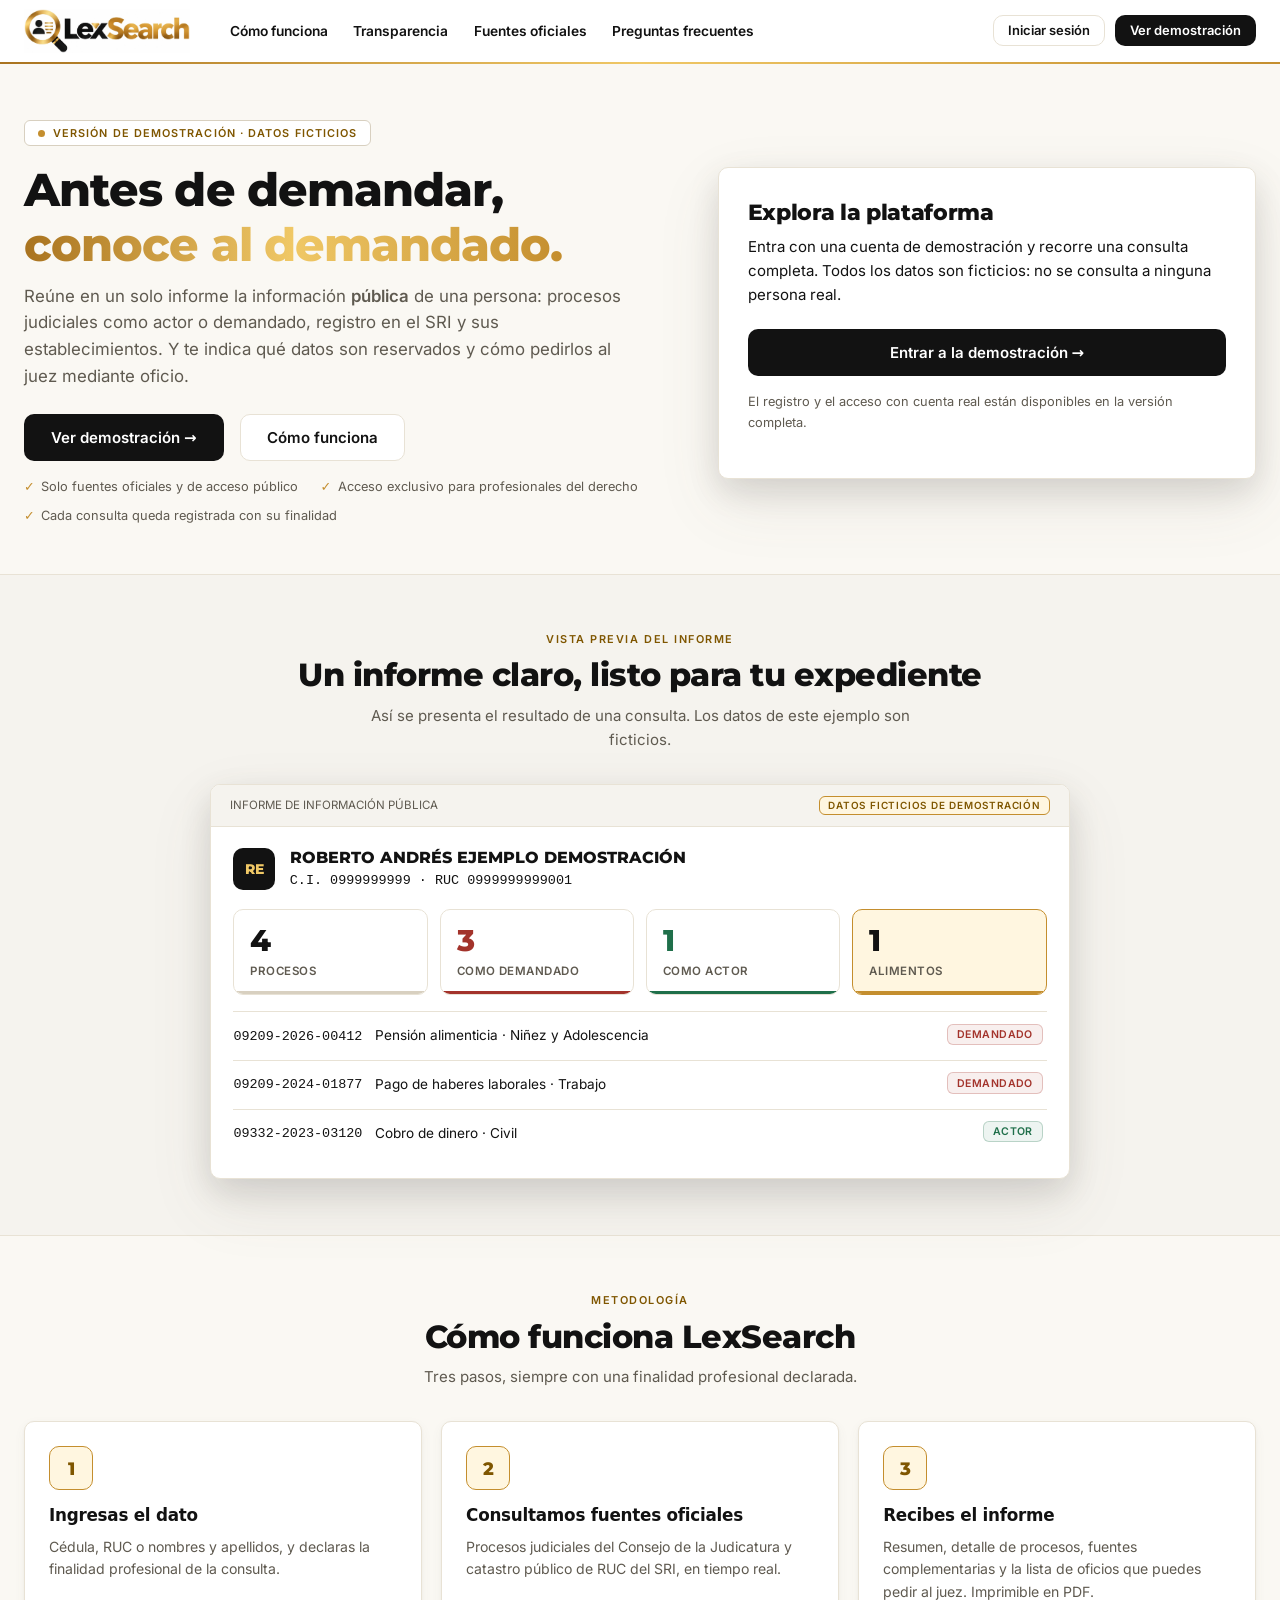
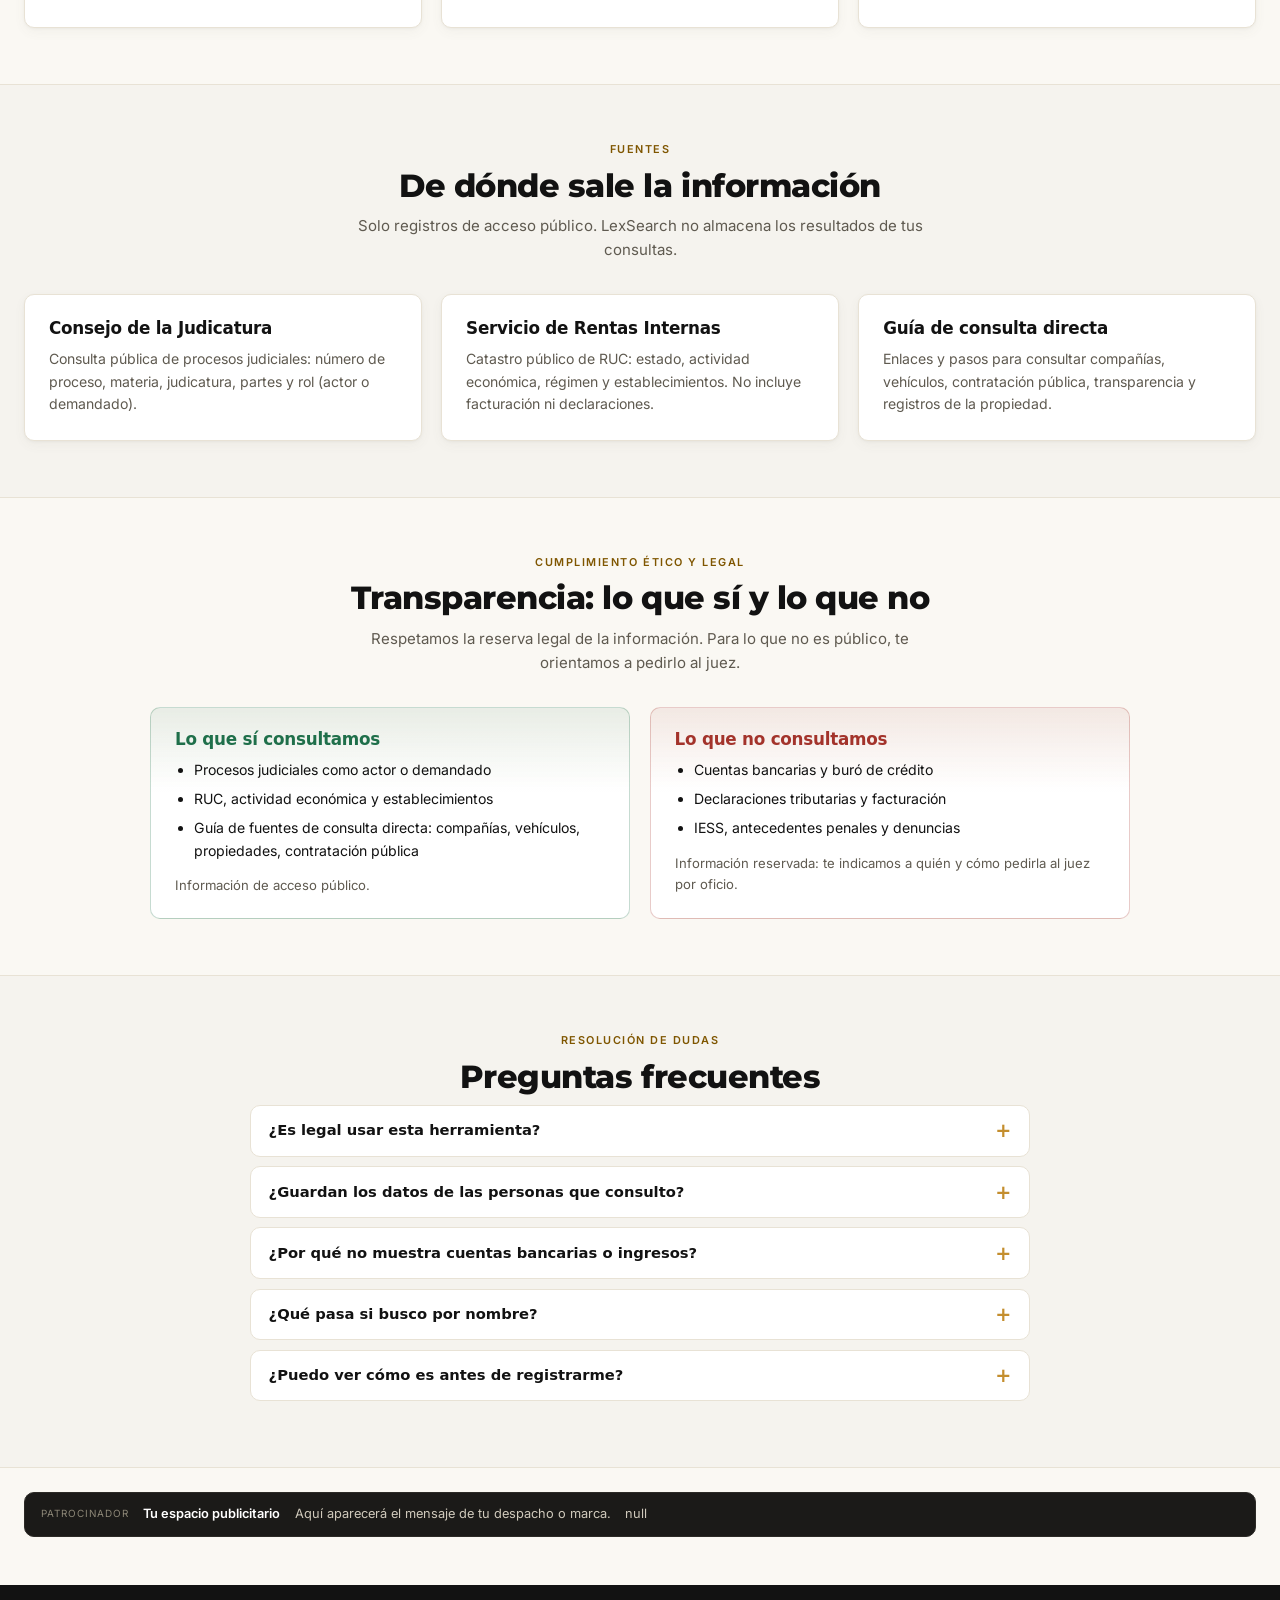
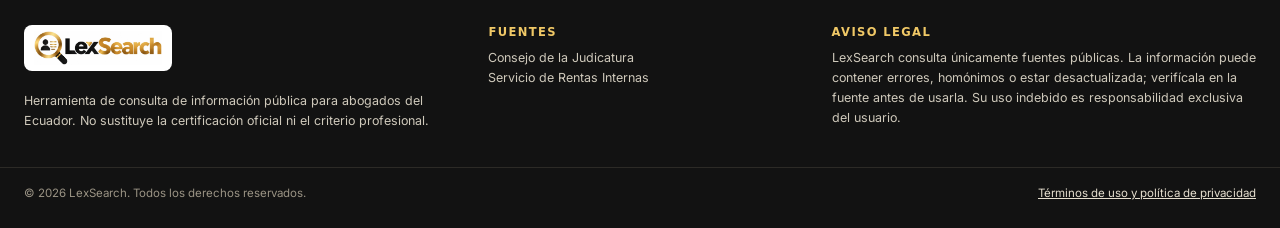
==== index.html @ 7fadc9b0 "LexSearch: versión estática de demostración (datos ficticios) Co-Authored-By: Claude Sonnet 5.5 <nor" ====
<!doctype html>
<html lang="es" data-estatico="true">
<head>
  <meta charset="utf-8">
  <meta name="robots" content="noindex, nofollow">
  <meta name="viewport" content="width=device-width, initial-scale=1">
  <title>LexSearch · Demostración</title>
  <meta name="description" content="Consulta de información pública sobre demandados para abogados del Ecuador: procesos judiciales y RUC, con guía de oficios al juez.">
  <meta name="theme-color" content="#ffffff">
  <link rel="icon" type="image/png" href="img/favicon.png">
  <link rel="apple-touch-icon" href="img/apple-touch-icon.png">
  <link rel="preload" href="fonts/montserrat-latin-800-normal.woff2" as="font" type="font/woff2" crossorigin>
  <link rel="stylesheet" href="styles.css">
</head>
<body>
  <header class="nav">
    <div class="nav-in">
      <a class="marca" href="./" aria-label="LexSearch, inicio">
        <img src="img/lexsearch-logo.webp" alt="LexSearch" width="166" height="44">
      </a>
      <nav id="nav-links" class="nav-links" aria-label="Secciones">
        <a href="#como-funciona">Cómo funciona</a>
        <a href="#transparencia">Transparencia</a>
        <a href="#fuentes">Fuentes oficiales</a>
        <a href="#preguntas">Preguntas frecuentes</a>
      </nav>
      <div id="nav-acciones" class="nav-acciones">
        <a class="btn btn-ghost btn-chico" href="#acceso">Iniciar sesión</a>
        <button id="btn-demo-nav" class="btn btn-primario btn-chico oculto" type="button">Ver demostración</button>
      </div>
      <div id="sesion" class="sesion oculto">
        <span id="sesion-nombre" class="sesion-nombre"></span>
        <span id="sesion-cupo" class="cupo"></span>
        <button id="btn-historial" class="btn btn-ghost btn-chico" type="button">Historial</button>
        <button id="btn-salir" class="btn btn-ghost btn-chico" type="button">Salir</button>
      </div>
    </div>
  </header>

  <!-- ===================== PORTADA ===================== -->
  <main id="vista-acceso" class="oculto">
    <div class="contenedor">
      <section class="hero">
        <div>
          <span class="insignia">Para abogados del Ecuador</span>
          <h1>Antes de demandar,<br><span class="oro">conoce al demandado.</span></h1>
          <p class="lead">Reúne en un solo informe la información <strong>pública</strong> de una persona: procesos judiciales como actor o demandado, registro en el SRI y sus establecimientos. Y te indica qué datos son reservados y cómo pedirlos al juez mediante oficio.</p>
          <div class="cta-fila">
            <button id="btn-demo" class="btn btn-primario btn-grande oculto" type="button">Ver demostración →</button>
            <a class="btn btn-ghost btn-grande" href="#como-funciona">Cómo funciona</a>
          </div>
          <p id="err-demo" class="error oculto" role="alert"></p>
          <ul class="garantias">
            <li>Solo fuentes oficiales y de acceso público</li>
            <li>Acceso exclusivo para profesionales del derecho</li>
            <li>Cada consulta queda registrada con su finalidad</li>
          </ul>
        </div>

        <div id="acceso" class="acceso-card">
          <div class="pestanas" role="tablist">
            <button id="tab-login" class="pestana activa" type="button" role="tab">Ingresar</button>
            <button id="tab-registro" class="pestana" type="button" role="tab">Registrarme</button>
          </div>

          <form id="form-login" autocomplete="on">
            <label>Correo electrónico <input name="email" type="email" required autocomplete="email" placeholder="abogado@estudio.ec"></label>
            <label>Contraseña <input name="password" type="password" required autocomplete="current-password"></label>
            <p id="err-login" class="error oculto" role="alert"></p>
            <button class="btn btn-primario" type="submit">Ingresar a la plataforma</button>
          </form>

          <form id="form-registro" class="oculto" autocomplete="on">
            <label>Nombre completo <input name="nombre" required autocomplete="name"></label>
            <label>Correo electrónico <input name="email" type="email" required autocomplete="email"></label>
            <label>N.º de matrícula del Foro de Abogados <input name="matricula" required placeholder="17-2015-123"></label>
            <label>Contraseña (mínimo 10 caracteres) <input name="password" type="password" minlength="10" required autocomplete="new-password"></label>
            <label class="check">
              <input name="aceptaTerminos" type="checkbox" required>
              <span>Soy abogado/a en ejercicio y acepto los <a href="legal.html#terminos" target="_blank" rel="noopener">términos de uso</a> y la <a href="legal.html#privacidad" target="_blank" rel="noopener">política de privacidad</a>.</span>
            </label>
            <p id="err-registro" class="error oculto" role="alert"></p>
            <button class="btn btn-primario" type="submit">Crear cuenta</button>
          </form>
        </div>
      </section>
    </div>

    <!-- Vista previa (datos ficticios) -->
    <section class="seccion crema" aria-labelledby="t-preview">
      <div class="contenedor">
        <p class="sobretitulo">Vista previa del informe</p>
        <h2 id="t-preview" class="titulo-seccion">Un informe claro, listo para tu expediente</h2>
        <p class="sub-seccion">Así se presenta el resultado de una consulta. Los datos de este ejemplo son ficticios.</p>
        <div class="vista" aria-hidden="true">
          <div class="vista-barra"><span>INFORME DE INFORMACIÓN PÚBLICA</span><span class="sello-demo">Datos ficticios de demostración</span></div>
          <div class="vista-cuerpo">
            <div class="vista-persona">
              <span class="monograma">RE</span>
              <div><b>ROBERTO ANDRÉS EJEMPLO DEMOSTRACIÓN</b><span class="mono">C.I. 0999999999 · RUC 0999999999001</span></div>
            </div>
            <div class="cifras">
              <div class="cifra"><b>4</b><span>Procesos</span></div>
              <div class="cifra dem"><b>3</b><span>Como demandado</span></div>
              <div class="cifra act"><b>1</b><span>Como actor</span></div>
              <div class="cifra ali"><b>1</b><span>Alimentos</span></div>
            </div>
            <div class="fila-vista"><span class="mono">09209-2026-00412</span><span>Pensión alimenticia · Niñez y Adolescencia</span><span class="chip demandado">Demandado</span></div>
            <div class="fila-vista"><span class="mono">09209-2024-01877</span><span>Pago de haberes laborales · Trabajo</span><span class="chip demandado">Demandado</span></div>
            <div class="fila-vista"><span class="mono">09332-2023-03120</span><span>Cobro de dinero · Civil</span><span class="chip actor">Actor</span></div>
          </div>
        </div>
      </div>
    </section>

    <section id="como-funciona" class="seccion">
      <div class="contenedor">
        <p class="sobretitulo">Metodología</p>
        <h2 class="titulo-seccion">Cómo funciona LexSearch</h2>
        <p class="sub-seccion">Tres pasos, siempre con una finalidad profesional declarada.</p>
        <ol class="pasos">
          <li><span class="num">1</span><h3>Ingresas el dato</h3><p>Cédula, RUC o nombres y apellidos, y declaras la finalidad profesional de la consulta.</p></li>
          <li><span class="num">2</span><h3>Consultamos fuentes oficiales</h3><p>Procesos judiciales del Consejo de la Judicatura y catastro público de RUC del SRI, en tiempo real.</p></li>
          <li><span class="num">3</span><h3>Recibes el informe</h3><p>Resumen, detalle de procesos, fuentes complementarias y la lista de oficios que puedes pedir al juez. Imprimible en PDF.</p></li>
        </ol>
      </div>
    </section>

    <section id="fuentes" class="seccion crema">
      <div class="contenedor">
        <p class="sobretitulo">Fuentes</p>
        <h2 class="titulo-seccion">De dónde sale la información</h2>
        <p class="sub-seccion">Solo registros de acceso público. LexSearch no almacena los resultados de tus consultas.</p>
        <ol class="pasos">
          <li><h3>Consejo de la Judicatura</h3><p>Consulta pública de procesos judiciales: número de proceso, materia, judicatura, partes y rol (actor o demandado).</p></li>
          <li><h3>Servicio de Rentas Internas</h3><p>Catastro público de RUC: estado, actividad económica, régimen y establecimientos. No incluye facturación ni declaraciones.</p></li>
          <li><h3>Guía de consulta directa</h3><p>Enlaces y pasos para consultar compañías, vehículos, contratación pública, transparencia y registros de la propiedad.</p></li>
        </ol>
      </div>
    </section>

    <section id="transparencia" class="seccion">
      <div class="contenedor">
        <p class="sobretitulo">Cumplimiento ético y legal</p>
        <h2 class="titulo-seccion">Transparencia: lo que sí y lo que no</h2>
        <p class="sub-seccion">Respetamos la reserva legal de la información. Para lo que no es público, te orientamos a pedirlo al juez.</p>
        <div class="dos-col">
          <div class="caja si">
            <h3>Lo que sí consultamos</h3>
            <ul>
              <li>Procesos judiciales como actor o demandado</li>
              <li>RUC, actividad económica y establecimientos</li>
              <li>Guía de fuentes de consulta directa: compañías, vehículos, propiedades, contratación pública</li>
            </ul>
            <p>Información de acceso público.</p>
          </div>
          <div class="caja no">
            <h3>Lo que no consultamos</h3>
            <ul>
              <li>Cuentas bancarias y buró de crédito</li>
              <li>Declaraciones tributarias y facturación</li>
              <li>IESS, antecedentes penales y denuncias</li>
            </ul>
            <p>Información reservada: te indicamos a quién y cómo pedirla al juez por oficio.</p>
          </div>
        </div>
      </div>
    </section>

    <section id="preguntas" class="seccion crema">
      <div class="contenedor">
        <p class="sobretitulo">Resolución de dudas</p>
        <h2 class="titulo-seccion">Preguntas frecuentes</h2>
        <div class="faq">
          <details><summary>¿Es legal usar esta herramienta?</summary><p>Consulta únicamente fuentes de acceso público y se ofrece solo a profesionales del derecho con una finalidad legítima declarada, aplicando los principios de finalidad, minimización y seguridad de la Ley Orgánica de Protección de Datos Personales. Lee los <a href="legal.html#terminos">términos</a> y la <a href="legal.html#privacidad">política de privacidad</a>.</p></details>
          <details><summary>¿Guardan los datos de las personas que consulto?</summary><p>No se guardan los resultados. El registro de uso conserva solo el dato consultado enmascarado, la fecha y la finalidad, durante 365 días.</p></details>
          <details><summary>¿Por qué no muestra cuentas bancarias o ingresos?</summary><p>Son datos protegidos por reserva legal (bancaria y tributaria). Solo un juez puede ordenar su entrega; el informe te muestra a qué entidades oficiar.</p></details>
          <details><summary>¿Qué pasa si busco por nombre?</summary><p>Pueden aparecer homónimos. Verifica la identidad con la cédula antes de usar los datos en un proceso.</p></details>
          <details><summary>¿Puedo ver cómo es antes de registrarme?</summary><p>Sí. La demostración usa una cuenta ficticia con datos inventados, sin consultar a ninguna persona real.</p></details>
        </div>
      </div>
    </section>
  </main>

  <!-- ===================== APLICACIÓN ===================== -->
  <main id="vista-app" class="app oculto">
    <div id="banner-demo" class="banner-demo oculto" role="status">
      <div><b>Modo demostración.</b> Todos los datos de esta cuenta y de los informes son <b>ficticios</b>; no se consulta a ninguna persona real.</div>
      <button id="btn-crear-real" class="btn btn-ghost btn-chico" type="button">Crear mi cuenta</button>
    </div>

    <div class="cab-pagina">
      <h1>Consulta de información pública</h1>
      <p>Procesos judiciales (Consejo de la Judicatura) y registro de RUC (SRI), con la guía de oficios que puedes solicitar al juez.</p>
    </div>

    <form id="form-consulta" class="omni">
      <div class="omni-barra">
        <label>Buscar por
          <select id="tipo" name="tipo">
            <option value="cedula">Cédula / RUC</option>
            <option value="nombre">Nombres y apellidos</option>
          </select>
        </label>
        <label><span id="etq-valor">Número de cédula o RUC</span>
          <input id="valor" name="valor" required autocomplete="off" inputmode="numeric" maxlength="80" placeholder="Ej.: 1700000000">
        </label>
        <button id="btn-consultar" class="btn btn-oro" type="submit">Consultar</button>
      </div>
      <div class="omni-extra">
        <label>Finalidad de la consulta
          <select id="finalidad" name="finalidad" required></select>
        </label>
        <label>N.º de causa (opcional)
          <input name="causa" maxlength="40" autocomplete="off" placeholder="Si ya existe">
        </label>
      </div>
      <label class="check">
        <input id="confirma" name="confirmaFinalidad" type="checkbox" required>
        <span>Declaro que consulto esta información con fines legítimos de ejercicio profesional y que no la usaré para acoso, discriminación ni otro fin ajeno al proceso.</span>
      </label>
      <p id="err-consulta" class="error oculto" role="alert"></p>
      <div id="estado" class="estado oculto" role="status"></div>
    </form>

    <div id="resultado" class="informe oculto"></div>

    <section id="panel-historial" class="card historial-card oculto">
      <h2>Tus últimas consultas</h2>
      <p class="nota">Por privacidad, el registro guarda el dato consultado solo de forma enmascarada.</p>
      <div id="tabla-historial" class="tabla-wrap"></div>
    </section>
  </main>

  <div id="publicidad-envoltura" class="publicidad-envoltura oculto">
    <div id="publicidad" class="publicidad"></div>
  </div>

  <footer class="pie">
    <div class="pie-in">
      <div>
        <span class="logo-pie"><img src="img/lexsearch-logo.webp" alt="LexSearch" width="128" height="34"></span>
        <p>Herramienta de consulta de información pública para abogados del Ecuador. No sustituye la certificación oficial ni el criterio profesional.</p>
      </div>
      <div>
        <h4>Fuentes</h4>
        <ul>
          <li>Consejo de la Judicatura</li>
          <li>Servicio de Rentas Internas</li>
        </ul>
      </div>
      <div>
        <h4>Aviso legal</h4>
        <p>LexSearch consulta únicamente fuentes públicas. La información puede contener errores, homónimos o estar desactualizada; verifícala en la fuente antes de usarla. Su uso indebido es responsabilidad exclusiva del usuario.</p>
      </div>
    </div>
    <div class="pie-base">
      <span>© 2026 LexSearch. Todos los derechos reservados.</span>
      <a href="legal.html">Términos de uso y política de privacidad</a>
    </div>
  </footer>

  <script src="app.js" type="module"></script>
</body>
</html>
---- styles.css ----
/* LexSearch — sistema de diseño (basado en el diseño de Stitch: ver docs/DESIGN.md) */

@font-face { font-family: Montserrat; font-weight: 700; font-display: swap; src: url("fonts/montserrat-latin-700-normal.woff2") format("woff2"); }
@font-face { font-family: Montserrat; font-weight: 800; font-display: swap; src: url("fonts/montserrat-latin-800-normal.woff2") format("woff2"); }
@font-face { font-family: Inter; font-weight: 400; font-display: swap; src: url("fonts/inter-latin-400-normal.woff2") format("woff2"); }
@font-face { font-family: Inter; font-weight: 600; font-display: swap; src: url("fonts/inter-latin-600-normal.woff2") format("woff2"); }
@font-face { font-family: "JetBrains Mono"; font-weight: 500; font-display: swap; src: url("fonts/jetbrains-mono-latin-500-normal.woff2") format("woff2"); }

:root {
  --obsidiana: #121212;
  --obsidiana-2: #242424;
  --oro: #c48e2e;
  --oro-oscuro: #a9731f;
  --oro-claro: #f0c866;
  --oro-texto: #7f5600;
  --oro-degradado: linear-gradient(90deg, #a9731f 0%, #f0c866 50%, #c48e2e 100%);
  --oro-boton: linear-gradient(135deg, #a9731f 0%, #c48e2e 100%);
  --marfil: #faf8f3;
  --blanco: #ffffff;
  --pizarra: #5f5a50;
  --linea: #e8e2d5;
  --linea-fuerte: #d8d0c0;
  --crema: #f5f3ee;
  --actor: #1f6f4a;
  --actor-fondo: rgba(31, 111, 74, 0.08);
  --actor-borde: rgba(31, 111, 74, 0.25);
  --demandado: #a3332b;
  --demandado-fondo: rgba(163, 51, 43, 0.08);
  --demandado-borde: rgba(163, 51, 43, 0.25);
  --ambar-fondo: #fff6e0;
  --radio: 10px;
  --radio-chip: 6px;
  --sombra-1: 0 1px 3px rgba(18, 18, 18, 0.04), 0 4px 12px rgba(95, 90, 80, 0.05);
  --sombra-2: 0 4px 8px rgba(18, 18, 18, 0.05), 0 12px 24px rgba(95, 90, 80, 0.08);
  --sombra-3: 0 12px 32px rgba(18, 18, 18, 0.12), 0 24px 64px rgba(95, 90, 80, 0.1);
  --f-titulo: Montserrat, "Segoe UI", system-ui, sans-serif;
  --f-texto: Inter, "Segoe UI", system-ui, sans-serif;
  --f-mono: "JetBrains Mono", Consolas, "Courier New", monospace;
}

* { box-sizing: border-box; }
html { -webkit-text-size-adjust: 100%; scroll-behavior: smooth; }
body { margin: 0; background: var(--marfil); color: var(--obsidiana); font: 400 15px/1.6 var(--f-texto); }
h1, h2, h3, h4 { font-family: var(--f-titulo); font-weight: 800; letter-spacing: -0.015em; line-height: 1.18; margin: 0 0 .6rem; }
h1 { font-size: clamp(1.9rem, 4.4vw, 2.9rem); letter-spacing: -0.02em; }
h2 { font-size: 1.35rem; }
h3 { font-size: 1.05rem; font-weight: 700; }
p { margin: 0 0 .8rem; }
a { color: var(--oro-texto); }
img { max-width: 100%; }
.oculto { display: none !important; }
.mono { font-family: var(--f-mono); font-weight: 500; font-size: .84rem; }
.oro { background: var(--oro-degradado); -webkit-background-clip: text; background-clip: text; color: transparent; }
:focus-visible { outline: 3px solid rgba(196, 142, 46, .55); outline-offset: 2px; }

/* ---------- Cabecera ---------- */
.nav { background: var(--blanco); position: sticky; top: 0; z-index: 20; }
.nav::after { content: ""; display: block; height: 2px; background: var(--oro-degradado); }
.nav-in { max-width: 1280px; margin: 0 auto; padding: .55rem 1.5rem; display: flex; align-items: center; gap: 1.5rem; }
.marca { display: flex; align-items: center; flex: none; }
.marca img { display: block; height: 44px; width: auto; }
.nav-links { display: flex; gap: 1.6rem; margin-left: 1rem; flex: 1; }
.nav-links a { text-decoration: none; color: var(--obsidiana); font-weight: 600; font-size: .86rem; }
.nav-links a:hover { color: var(--oro-oscuro); }
.nav-acciones { display: flex; align-items: center; gap: .6rem; margin-left: auto; }
.sesion { display: flex; align-items: center; gap: .6rem; flex-wrap: wrap; font-size: .85rem; margin-left: auto; }
.sesion-nombre { font-weight: 600; }
.cupo { font-family: var(--f-mono); font-size: .72rem; background: var(--ambar-fondo); border: 1px solid var(--linea-fuerte); border-radius: var(--radio-chip); padding: .15rem .55rem; color: var(--oro-texto); }

/* ---------- Botones ---------- */
.btn { font: 600 14px/1 var(--f-texto); cursor: pointer; border-radius: var(--radio); padding: 12px 20px; border: 1px solid transparent; text-decoration: none; display: inline-flex; align-items: center; justify-content: center; gap: .5rem; transition: background .15s, border-color .15s, box-shadow .15s; }
.btn-primario { background: var(--obsidiana); color: #fff; }
.btn-primario:hover { background: var(--obsidiana-2); box-shadow: inset 0 -2px 0 var(--oro); }
.btn-primario:disabled { opacity: .6; cursor: wait; }
.btn-oro { background: var(--oro-boton); color: #fff; box-shadow: 0 2px 8px rgba(169, 115, 31, .25); }
.btn-oro:hover { filter: brightness(1.07); }
.btn-oro:disabled { opacity: .6; cursor: wait; }
.btn-ghost { background: var(--blanco); border-color: var(--linea); color: var(--obsidiana); }
.btn-ghost:hover { border-color: var(--oro); background: var(--marfil); }
.btn-chico { padding: 8px 14px; font-size: 13px; }
.btn-grande { padding: 15px 26px; font-size: 15px; }

/* ---------- Formularios ---------- */
label { display: block; font-size: .8rem; font-weight: 600; color: var(--obsidiana); margin-bottom: .9rem; }
input:not([type=checkbox]):not([type=radio]), select {
  display: block; width: 100%; height: 44px; margin-top: .3rem; font: 400 14px var(--f-texto); color: var(--obsidiana);
  background: var(--blanco); border: 1px solid var(--linea); border-radius: var(--radio); padding: 0 .85rem;
}
input::placeholder { color: rgba(95, 90, 80, .6); }
input:not([type=checkbox]):not([type=radio]):focus, select:focus { outline: none; border-color: var(--oro); box-shadow: 0 0 0 3px rgba(196, 142, 46, .15); }
input[type=checkbox] { appearance: none; -webkit-appearance: none; width: 18px; height: 18px; flex: none; margin: 2px 0 0; border: 1px solid var(--linea-fuerte); border-radius: 4px; background: var(--blanco); cursor: pointer; display: inline-grid; place-content: center; }
input[type=checkbox]:checked { background: var(--obsidiana); border-color: var(--obsidiana); }
input[type=checkbox]:checked::after { content: ""; width: 9px; height: 5px; border-left: 2px solid var(--oro-claro); border-bottom: 2px solid var(--oro-claro); transform: rotate(-45deg) translate(1px, -1px); }
label.check { display: flex; gap: .65rem; align-items: flex-start; font-weight: 400; font-size: .82rem; color: var(--pizarra); line-height: 1.5; }
.error { color: var(--demandado); background: var(--demandado-fondo); border: 1px solid var(--demandado-borde); border-radius: var(--radio); padding: .55rem .8rem; font-size: .85rem; margin: .5rem 0; }

/* ---------- Tarjetas ---------- */
.card { background: var(--blanco); border: 1px solid var(--linea); border-radius: var(--radio); box-shadow: var(--sombra-1); padding: 1.4rem; margin-bottom: 1.2rem; }
.card-cab { display: flex; align-items: center; gap: .8rem; margin-bottom: 1rem; }
.card-cab h2 { margin: 0; }
.marca-num { flex: none; display: grid; place-items: center; width: 30px; height: 30px; border-radius: 8px; background: var(--obsidiana); color: var(--oro-claro); font: 800 .85rem var(--f-titulo); }
.nota { color: var(--pizarra); font-size: .8rem; }
.sub { color: var(--pizarra); font-size: .85rem; margin: -.4rem 0 1rem; }

/* ---------- Portada ---------- */
.contenedor { max-width: 1280px; margin: 0 auto; padding: 0 1.5rem; }
.hero { display: grid; grid-template-columns: 1.2fr 1fr; gap: 3rem; align-items: center; padding: 3.5rem 0 3rem; }
.insignia { display: inline-flex; align-items: center; gap: .5rem; padding: .3rem .8rem; border: 1px solid var(--linea-fuerte); border-radius: var(--radio-chip); background: var(--blanco); font: 600 .68rem var(--f-texto); letter-spacing: .1em; text-transform: uppercase; color: var(--oro-texto); margin-bottom: 1.1rem; }
.insignia::before { content: ""; width: 7px; height: 7px; border-radius: 50%; background: var(--oro); }
.lead { font-size: 1.05rem; color: var(--pizarra); max-width: 36em; }
.cta-fila { display: flex; align-items: center; gap: 1rem; flex-wrap: wrap; margin: 1.5rem 0 1rem; }
.garantias { display: flex; flex-wrap: wrap; gap: .5rem 1.4rem; font-size: .8rem; color: var(--pizarra); margin: 0; padding: 0; list-style: none; }
.garantias li::before { content: "✓"; color: var(--oro); font-weight: 800; margin-right: .4rem; }
.acceso-card { background: var(--blanco); border: 1px solid var(--linea); border-radius: var(--radio); box-shadow: var(--sombra-3); padding: 0; overflow: hidden; }
.pestanas { display: grid; grid-template-columns: 1fr 1fr; background: var(--crema); }
.pestana { background: none; border: 0; border-bottom: 3px solid transparent; padding: .9rem; font: 600 .86rem var(--f-texto); color: var(--pizarra); cursor: pointer; }
.pestana.activa { background: var(--blanco); color: var(--obsidiana); border-image: var(--oro-degradado) 1; }
.acceso-card form { padding: 1.4rem 1.5rem 1.6rem; }
.acceso-card .btn { width: 100%; }

.seccion { padding: 3.5rem 0; }
.seccion.crema { background: var(--crema); border-top: 1px solid var(--linea); border-bottom: 1px solid var(--linea); }
.sobretitulo { text-transform: uppercase; letter-spacing: .14em; font-size: .68rem; font-weight: 600; color: var(--oro-texto); text-align: center; margin-bottom: .5rem; }
.titulo-seccion { text-align: center; font-size: clamp(1.4rem, 3vw, 2rem); margin-bottom: .6rem; }
.sub-seccion { text-align: center; color: var(--pizarra); max-width: 40em; margin: 0 auto 2rem; }

.vista { max-width: 860px; margin: 0 auto; background: var(--blanco); border: 1px solid var(--linea); border-radius: var(--radio); box-shadow: var(--sombra-3); overflow: hidden; }
.vista-barra { display: flex; justify-content: space-between; gap: .8rem; flex-wrap: wrap; align-items: center; padding: .7rem 1.2rem; background: var(--crema); border-bottom: 1px solid var(--linea); font-size: .72rem; color: var(--pizarra); }
.sello-demo { font: 600 .62rem var(--f-texto); letter-spacing: .08em; text-transform: uppercase; border: 1px solid var(--oro); color: var(--oro-texto); border-radius: var(--radio-chip); padding: .15rem .5rem; background: var(--ambar-fondo); }
.vista-cuerpo { padding: 1.3rem 1.4rem; }
.vista-persona { display: flex; align-items: center; gap: .9rem; margin-bottom: 1.1rem; }
.monograma { display: grid; place-items: center; width: 42px; height: 42px; border-radius: 10px; background: var(--obsidiana); color: var(--oro-claro); font: 800 .9rem var(--f-titulo); flex: none; }
.vista-persona b { display: block; font: 800 1rem var(--f-titulo); }
.cifras { display: grid; grid-template-columns: repeat(auto-fit, minmax(150px, 1fr)); gap: .75rem; margin: 1rem 0; }
.cifra { position: relative; background: var(--blanco); border: 1px solid var(--linea); border-radius: var(--radio); padding: .9rem 1rem .8rem; overflow: hidden; }
.cifra::after { content: ""; position: absolute; left: 0; right: 0; bottom: 0; height: 3px; background: var(--linea-fuerte); }
.cifra b { display: block; font: 800 1.9rem/1.1 var(--f-titulo); }
.cifra span { font-size: .72rem; text-transform: uppercase; letter-spacing: .04em; color: var(--pizarra); font-weight: 600; }
.cifra.dem::after { background: var(--demandado); } .cifra.dem b { color: var(--demandado); }
.cifra.act::after { background: var(--actor); } .cifra.act b { color: var(--actor); }
.cifra.ali { background: var(--ambar-fondo); border-color: var(--oro); } .cifra.ali::after { background: var(--oro); }
.fila-vista { display: flex; align-items: center; gap: .8rem; border-top: 1px solid var(--linea); padding: .7rem 0; font-size: .85rem; }
.fila-vista .mono { flex: none; }
.fila-vista span:nth-child(2) { flex: 1; }

.pasos { list-style: none; display: grid; grid-template-columns: repeat(auto-fit, minmax(250px, 1fr)); gap: 1.2rem; padding: 0; margin: 0; }
.pasos li { background: var(--blanco); border: 1px solid var(--linea); border-radius: var(--radio); padding: 1.5rem; box-shadow: var(--sombra-1); }
.pasos li:hover { box-shadow: var(--sombra-2); border-color: var(--linea-fuerte); }
.num { display: grid; place-items: center; width: 44px; height: 44px; border-radius: var(--radio); border: 1px solid var(--oro); color: var(--oro-texto); background: var(--ambar-fondo); font: 800 1.1rem var(--f-titulo); margin-bottom: 1rem; }
.pasos p { color: var(--pizarra); font-size: .88rem; margin: 0; }

.dos-col { display: grid; grid-template-columns: 1fr 1fr; gap: 1.2rem; max-width: 980px; margin: 0 auto; }
.caja { background: var(--blanco); border: 1px solid var(--linea); border-radius: var(--radio); padding: 1.4rem 1.5rem; }
.caja.si { border-color: var(--actor-borde); background: linear-gradient(180deg, var(--actor-fondo), var(--blanco) 40%); }
.caja.no { border-color: var(--demandado-borde); background: linear-gradient(180deg, var(--demandado-fondo), var(--blanco) 40%); }
.caja.si h3 { color: var(--actor); } .caja.no h3 { color: var(--demandado); }
.caja ul { margin: .5rem 0 .8rem; padding-left: 1.2rem; }
.caja li { margin: .4rem 0; font-size: .88rem; }
.caja p { font-size: .82rem; color: var(--pizarra); margin: 0; }

.faq { max-width: 780px; margin: 0 auto; }
.faq details { background: var(--blanco); border: 1px solid var(--linea); border-radius: var(--radio); margin-bottom: .6rem; padding: 0 1.1rem; }
.faq details[open] { border-color: var(--linea-fuerte); box-shadow: var(--sombra-1); }
.faq summary { cursor: pointer; font: 700 .92rem var(--f-titulo); padding: .95rem 0; list-style: none; display: flex; justify-content: space-between; gap: 1rem; }
.faq summary::after { content: "+"; color: var(--oro); font-size: 1.2rem; line-height: 1; }
.faq details[open] summary::after { content: "–"; }
.faq p { margin: 0 0 1rem; color: var(--pizarra); font-size: .88rem; }

/* ---------- Pie ---------- */
.pie { background: var(--obsidiana); color: #cfc9bb; margin-top: 3rem; }
.pie-in { max-width: 1280px; margin: 0 auto; padding: 2.5rem 1.5rem 1.5rem; display: grid; grid-template-columns: 1.4fr 1fr 1.4fr; gap: 2.5rem; }
.pie h4 { color: var(--oro-claro); font: 700 .72rem var(--f-titulo); letter-spacing: .12em; text-transform: uppercase; }
.pie p, .pie li { font-size: .78rem; line-height: 1.6; }
.pie ul { list-style: none; padding: 0; margin: 0; }
.pie a { color: #e6dfcf; }
.pie .logo-pie { background: #fff; border-radius: 8px; padding: 6px 10px; display: inline-block; margin-bottom: .8rem; }
.pie .logo-pie img { height: 34px; display: block; }
.pie-base { max-width: 1280px; margin: 0 auto; padding: 1rem 1.5rem 1.6rem; border-top: 1px solid #2c2a26; font-size: .72rem; color: #9a9384; display: flex; justify-content: space-between; gap: 1rem; flex-wrap: wrap; }
.publicidad-envoltura { max-width: 1280px; margin: 0 auto; padding: 1.5rem 1.5rem 0; }
.publicidad { display: flex; align-items: center; gap: .9rem; flex-wrap: wrap; background: #1b1a18; border: 1px solid #2c2a26; border-radius: var(--radio); padding: .7rem 1rem; font-size: .8rem; color: #cfc9bb; }
.publicidad b { color: #fff; }
.publicidad .patro { font-size: .62rem; text-transform: uppercase; letter-spacing: .1em; color: #8d8777; }
.publicidad a { color: var(--oro-claro); }

/* ---------- Aplicación ---------- */
.app { max-width: 1280px; margin: 0 auto; padding: 1.8rem 1.5rem 1rem; }
.banner-demo { display: flex; justify-content: space-between; align-items: center; gap: 1rem; flex-wrap: wrap; background: var(--obsidiana); color: var(--oro-claro); border-radius: var(--radio); padding: .85rem 1.2rem; margin-bottom: 1.4rem; border: 1px solid var(--oro); font-size: .86rem; }
.banner-demo .btn-ghost { background: transparent; color: var(--oro-claro); border-color: var(--oro-claro); }
.banner-demo .btn-ghost:hover { background: var(--oro-claro); color: var(--obsidiana); }
.cab-pagina { margin-bottom: 1.2rem; }
.cab-pagina h1 { font-size: clamp(1.5rem, 3vw, 2.1rem); }
.cab-pagina p { color: var(--pizarra); max-width: 46em; }

.omni { background: var(--blanco); border: 1px solid var(--linea); border-radius: var(--radio); box-shadow: var(--sombra-2); padding: 1.2rem; }
.omni-barra { display: grid; grid-template-columns: auto 1fr auto; gap: .6rem; align-items: end; }
.omni-barra label { margin: 0; }
.omni-barra input, .omni-barra select { height: 52px; margin-top: .3rem; }
.omni-barra .btn { height: 52px; padding: 0 1.6rem; }
.omni-extra { display: grid; grid-template-columns: 1fr 220px; gap: .8rem; margin-top: 1rem; }
.omni-extra label { margin: 0; }
.omni .check { margin-top: 1rem; margin-bottom: 0; }
.estado { display: flex; align-items: center; gap: .6rem; margin-top: .9rem; font: 500 .8rem var(--f-mono); color: var(--pizarra); }
.estado::before { content: ""; width: 14px; height: 14px; border-radius: 50%; border: 2px solid var(--linea-fuerte); border-top-color: var(--oro); animation: gira .8s linear infinite; }
@keyframes gira { to { transform: rotate(360deg); } }

/* ---------- Informe ---------- */
.informe { margin-top: 1.6rem; }
.inf-cab { display: grid; grid-template-columns: 1.5fr 1fr; gap: 1.2rem; }
.inf-titulo { font-size: 1.15rem; }
.inf-id { font-size: .72rem; color: var(--pizarra); }
.inf-objetivo { font: 800 1.3rem var(--f-titulo); }
.inf-datos { display: flex; flex-wrap: wrap; gap: .4rem 2rem; margin: .8rem 0; font-size: .82rem; }
.inf-datos dt { font-size: .65rem; text-transform: uppercase; letter-spacing: .08em; color: var(--pizarra); font-weight: 600; }
.inf-datos dd { margin: 0; font-weight: 600; }
.declaracion { background: var(--crema); border: 1px solid var(--linea); border-left: 4px solid var(--oro); border-radius: var(--radio); padding: .9rem 1.1rem; font-size: .85rem; }
.declaracion small { display: block; text-transform: uppercase; letter-spacing: .08em; font-size: .62rem; color: var(--pizarra); font-weight: 600; margin-bottom: .3rem; }
.fuentes-estado { display: flex; flex-wrap: wrap; gap: .4rem 1.1rem; font-size: .75rem; color: var(--pizarra); margin-top: .8rem; }
.punto { display: inline-block; width: 8px; height: 8px; border-radius: 50%; background: var(--actor); margin-right: .35rem; }
.punto.mal { background: var(--demandado); }
.aviso { border: 1px solid var(--linea-fuerte); border-left: 4px solid var(--oro); background: var(--ambar-fondo); padding: .75rem 1rem; border-radius: var(--radio); font-size: .84rem; margin: .8rem 0; }
.aviso.peligro { border-left-color: var(--demandado); background: var(--demandado-fondo); border-color: var(--demandado-borde); }

.tabla-wrap { overflow-x: auto; }
table { width: 100%; border-collapse: collapse; font-size: .84rem; }
th { text-align: left; font: 600 .66rem var(--f-texto); text-transform: uppercase; letter-spacing: .08em; color: var(--pizarra); border-bottom: 1px solid var(--linea-fuerte); padding: .6rem .7rem; background: var(--crema); white-space: nowrap; }
td { border-bottom: 1px solid var(--linea); padding: .8rem .7rem; vertical-align: top; }
tbody tr:hover { background: #fcfbf8; }
.partes { font-size: .76rem; color: var(--pizarra); margin-top: .15rem; }
.partes b { color: var(--obsidiana); font-weight: 600; }
.meta-pequeno { font-size: .72rem; color: var(--pizarra); }

.chip { display: inline-block; font: 600 .66rem var(--f-texto); letter-spacing: .04em; text-transform: uppercase; padding: .2rem .55rem; border-radius: var(--radio-chip); border: 1px solid var(--linea); background: var(--marfil); color: var(--pizarra); margin: 0 .25rem .25rem 0; }
.chip.actor { background: var(--actor-fondo); border-color: var(--actor-borde); color: var(--actor); }
.chip.demandado { background: var(--demandado-fondo); border-color: var(--demandado-borde); color: var(--demandado); }
.chip.oro { background: var(--ambar-fondo); border-color: var(--oro); color: var(--oro-texto); }

.pares { display: grid; grid-template-columns: repeat(auto-fit, minmax(220px, 1fr)); gap: 1rem 1.6rem; margin: 0; }
.pares div { border-left: 2px solid var(--linea); padding-left: .8rem; }
.pares dt { font: 600 .64rem var(--f-texto); letter-spacing: .08em; text-transform: uppercase; color: var(--pizarra); }
.pares dd { margin: .1rem 0 0; font-weight: 600; font-size: .9rem; }

.grid-fuentes { display: grid; grid-template-columns: repeat(auto-fill, minmax(270px, 1fr)); gap: .9rem; }
.fuente { border: 1px solid var(--linea); border-radius: var(--radio); padding: 1rem 1.1rem; background: var(--blanco); display: flex; flex-direction: column; }
.fuente:hover { border-color: var(--oro); box-shadow: var(--sombra-1); }
.fuente h3 { font-size: .92rem; }
.fuente p { margin: .25rem 0; font-size: .8rem; color: var(--pizarra); }
.fuente a { margin-top: auto; padding-top: .5rem; font-weight: 600; font-size: .82rem; }

.reserva { background: var(--obsidiana); color: #e9e3d3; border-radius: var(--radio); padding: 1.5rem; margin-bottom: 1.2rem; box-shadow: var(--sombra-2); }
.reserva-cab { display: flex; align-items: center; gap: .8rem; margin-bottom: .6rem; }
.reserva h2 { color: #fff; margin: 0; font-size: 1.15rem; }
.reserva .candado { display: grid; place-items: center; width: 34px; height: 34px; border-radius: 8px; border: 1px solid var(--oro); color: var(--oro-claro); font-size: 1rem; }
.reserva > p { font-size: .84rem; color: #b9b2a1; max-width: 62em; }
.reserva table { color: #e9e3d3; }
.reserva th { background: #1c1b1a; color: #a8a191; border-color: #34312c; }
.reserva td { border-color: #2a2824; }
.reserva tbody tr:hover { background: #1a1917; }
.reserva td b { color: #fff; }

.historial-card { margin-top: 1.2rem; }

/* ---------- Responsive ---------- */
@media (max-width: 960px) {
  .hero { grid-template-columns: 1fr; gap: 2rem; padding-top: 2rem; }
  .nav-links { display: none; }
  .dos-col, .pie-in, .inf-cab { grid-template-columns: 1fr; }
  .omni-barra { grid-template-columns: 1fr; }
  .omni-extra { grid-template-columns: 1fr; }
  .omni-barra .btn { width: 100%; }
}
@media (max-width: 560px) {
  .nav-in { padding: .5rem 1rem; gap: .6rem; flex-wrap: wrap; }
  .marca img { height: 36px; }
  .contenedor, .app { padding-left: 1rem; padding-right: 1rem; }
  .sesion { width: 100%; justify-content: space-between; }
  .cifras { grid-template-columns: repeat(2, 1fr); }
  /* Tabla de procesos convertida en tarjetas apiladas */
  .tabla-procesos thead { display: none; }
  .tabla-procesos, .tabla-procesos tbody, .tabla-procesos tr, .tabla-procesos td { display: block; width: 100%; }
  .tabla-procesos tr { border: 1px solid var(--linea); border-radius: var(--radio); margin-bottom: .7rem; padding: .5rem .3rem; }
  .tabla-procesos td { border: 0; padding: .3rem .8rem; }
  .tabla-procesos td::before { content: attr(data-etq); display: block; font: 600 .6rem var(--f-texto); letter-spacing: .08em; text-transform: uppercase; color: var(--pizarra); }
}

/* ---------- Impresión / PDF ---------- */
.solo-imprimir { display: none; }
@media print {
  @page { margin: 14mm; }
  body { background: #fff; font-size: 10.5pt; }
  .nav, .omni, .historial-card, .no-imprimir, .pie, .publicidad-envoltura, .banner-demo { display: none !important; }
  .app { padding: 0; max-width: none; }
  .card, .reserva { box-shadow: none; break-inside: avoid; }
  .reserva { background: #fff; color: #000; border: 1px solid #999; }
  .reserva h2, .reserva td b { color: #000; }
  .reserva th { background: #eee; color: #333; }
  .reserva td { border-color: #ccc; color: #000; }
  .reserva > p { color: #333; }
  tr { break-inside: avoid; }
  a { color: #000; text-decoration: none; }
  .solo-imprimir { display: block !important; }
  .logo-informe { height: 40px; width: auto; margin-bottom: .6rem; }
  body.modo-demo .informe::before {
    content: "DEMOSTRACIÓN · DATOS FICTICIOS"; position: fixed; top: 42%; left: 0; right: 0; text-align: center;
    font: 800 54pt var(--f-titulo); color: rgba(138, 95, 18, .13); transform: rotate(-24deg); pointer-events: none;
  }
}
.sec-sub { margin: 1.4rem 0 .6rem; font-size: .95rem; }
.legal { max-width: 860px; margin: 0 auto; padding: 2rem 1.5rem 1rem; }
.legal h1 { font-size: 1.7rem; }
.legal .card h3 { margin-top: 1.1rem; }
td .mono { white-space: nowrap; }
.acceso-estatico { padding: 2rem 1.8rem; text-align: left; }
.acceso-estatico .btn { width: 100%; margin: .6rem 0 1rem; }
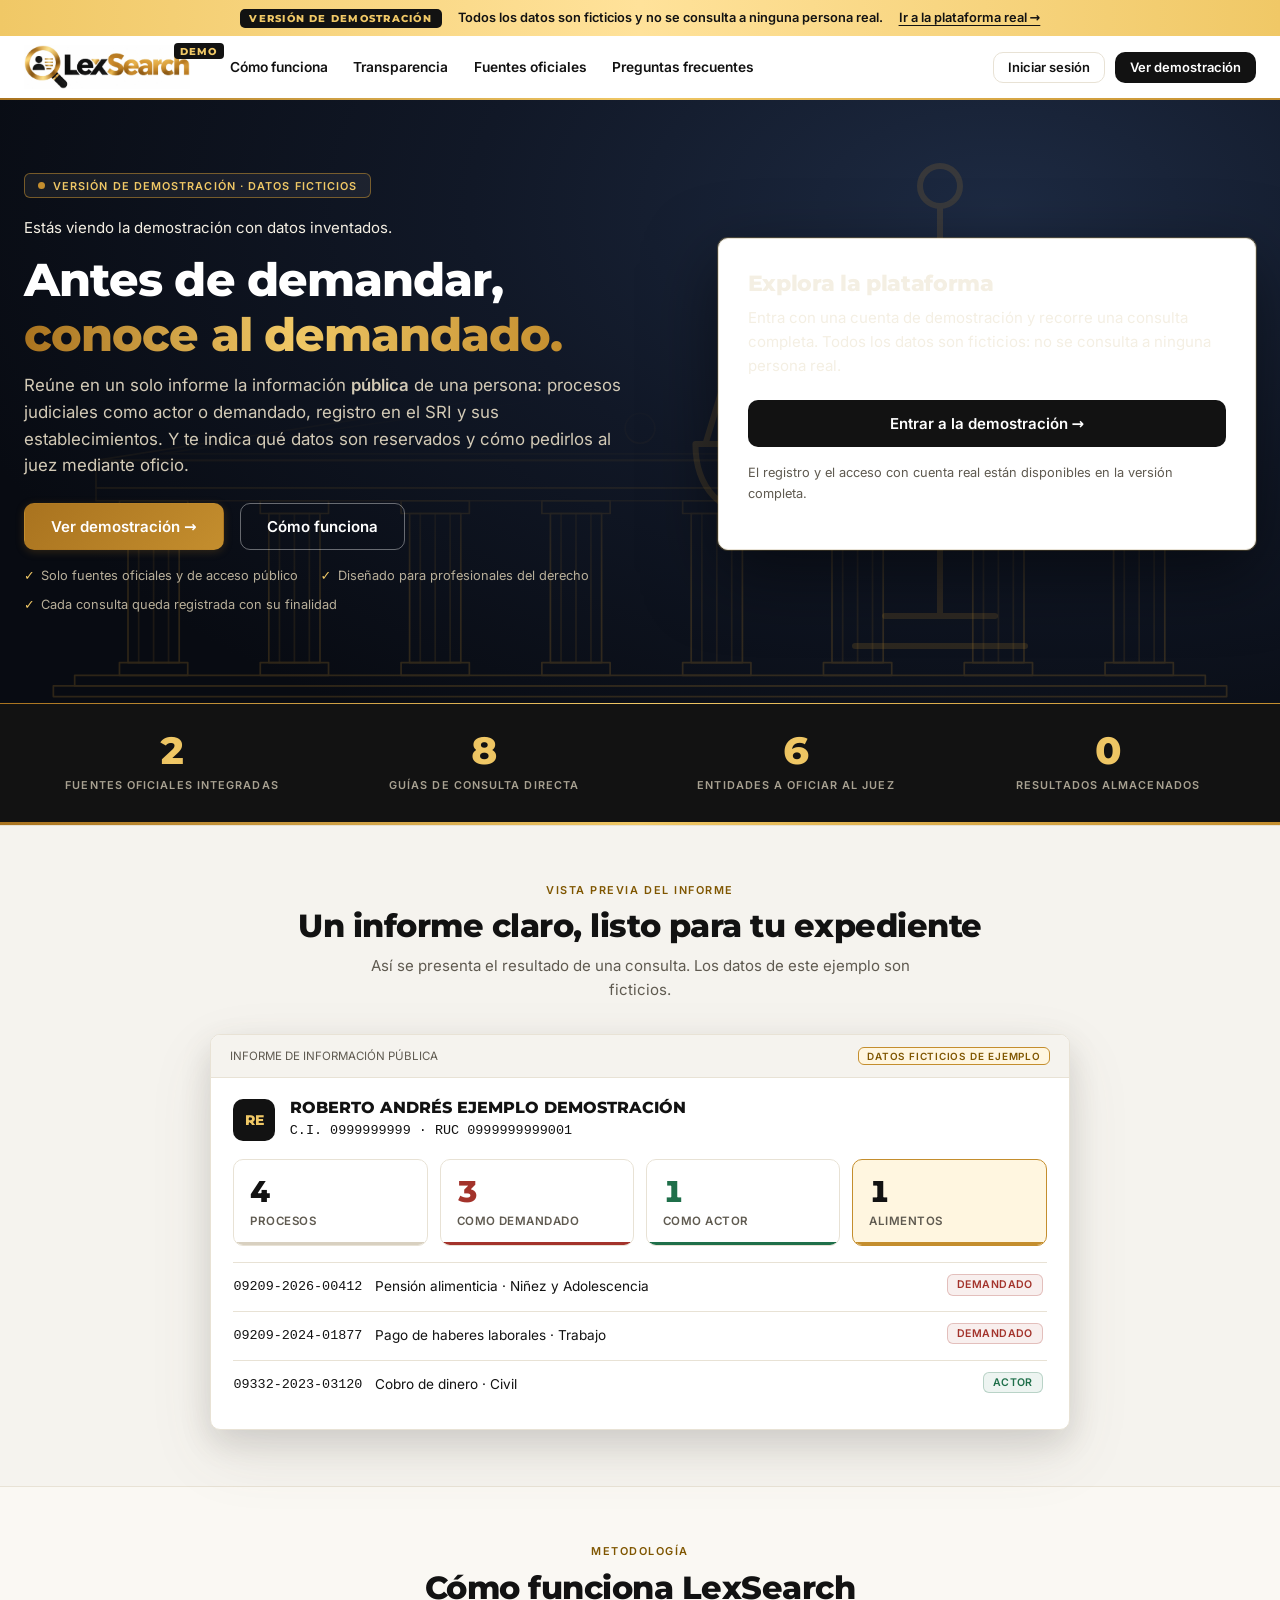
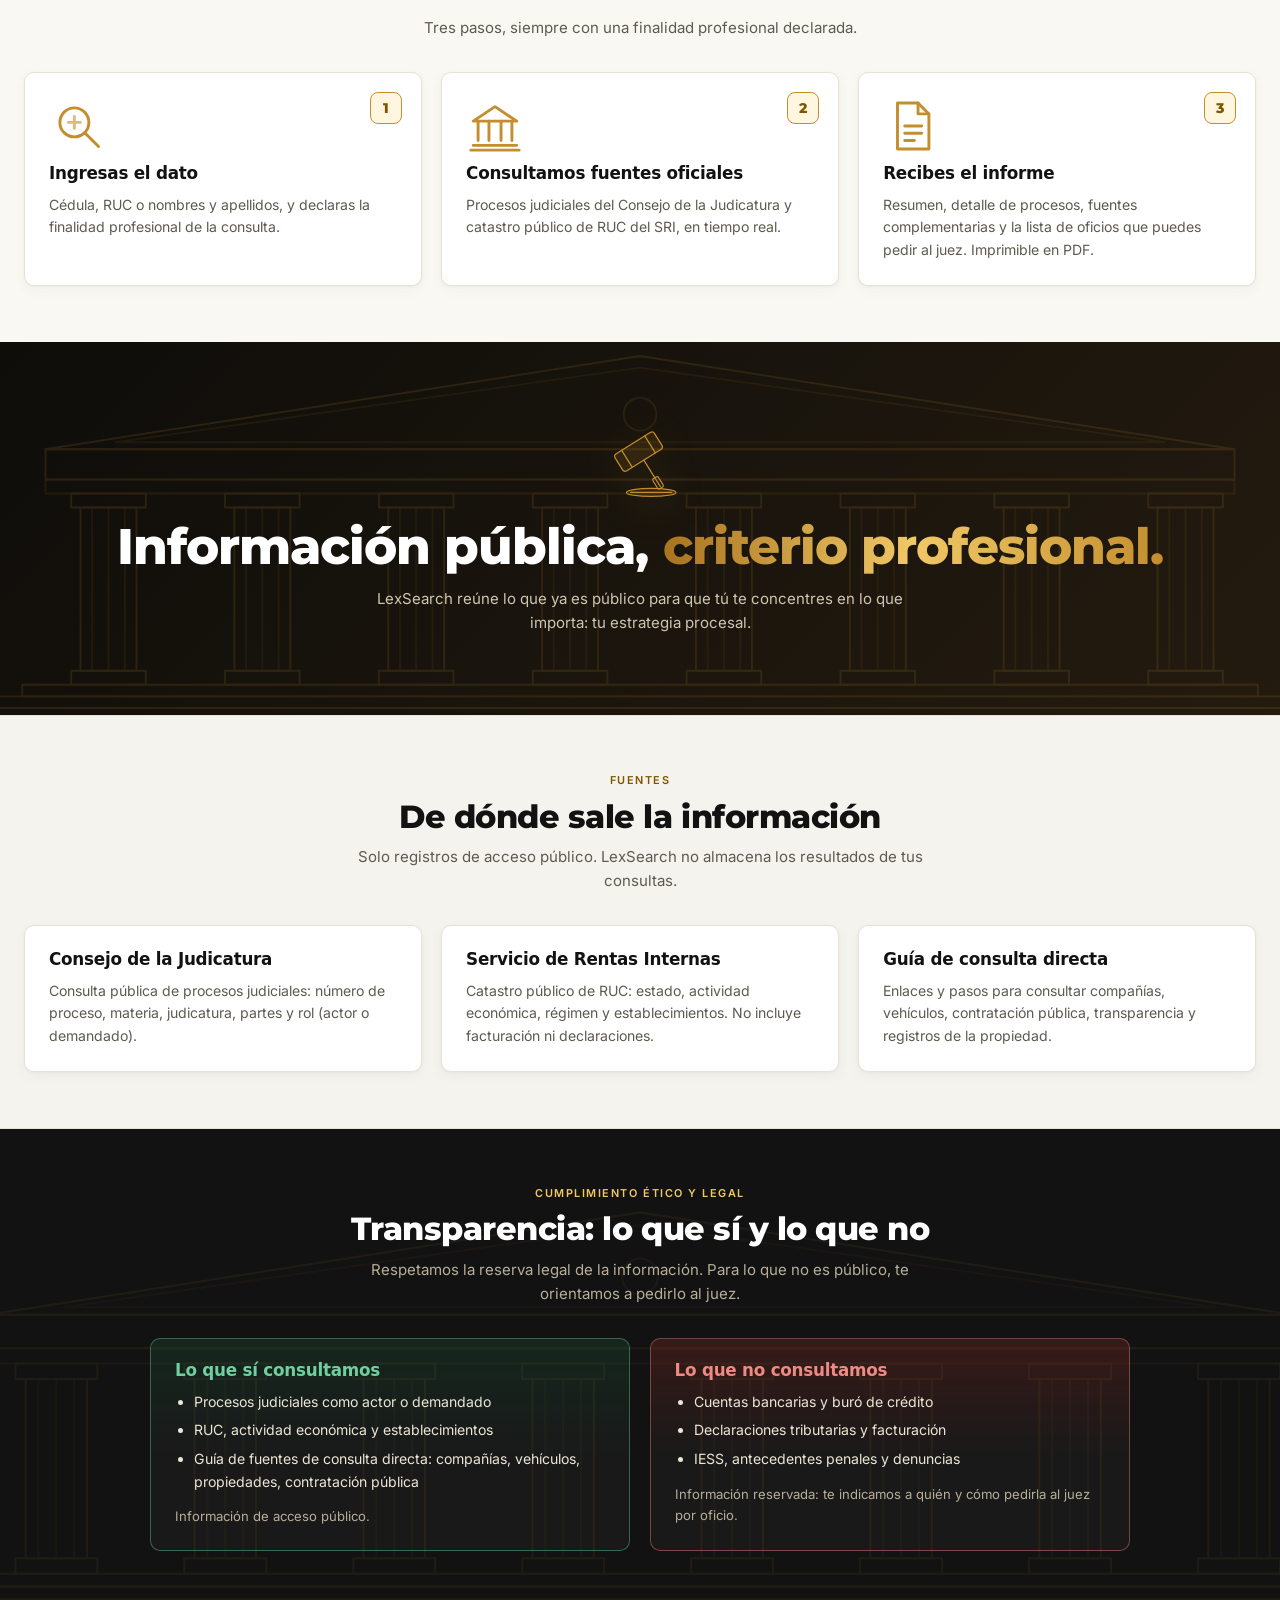
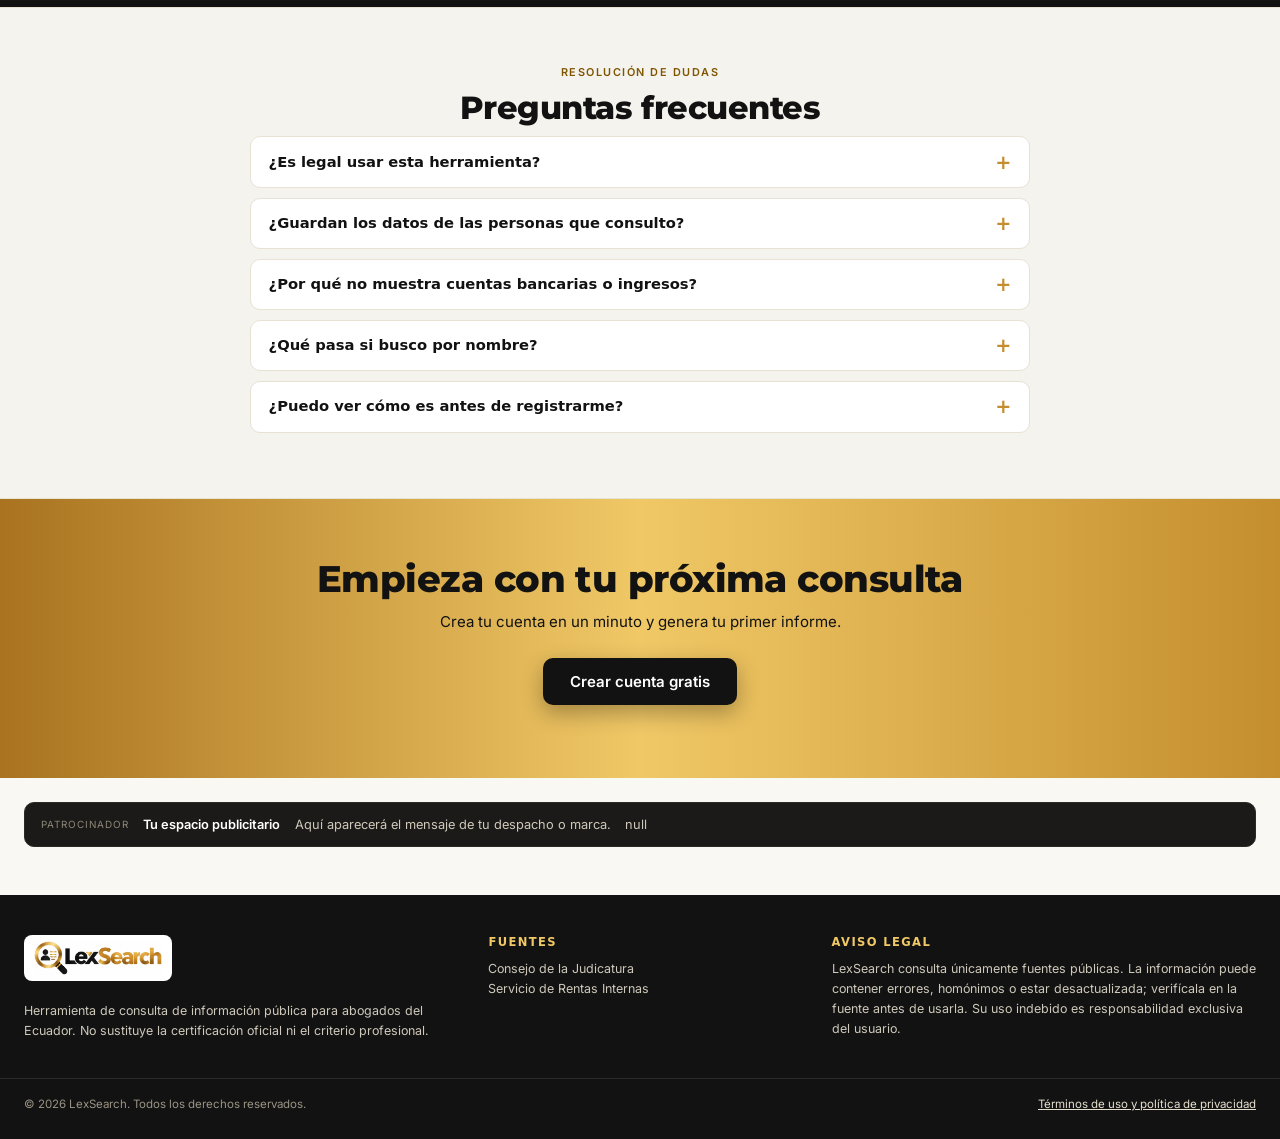
==== commit 55fbf37e: "LexSearch demo: nuevo diseño legal, cinta de demostración y enlace a la plataforma real Co-Authored-" ====
--- a/index.html
+++ b/index.html
@@ -13,6 +13,11 @@
   <link rel="stylesheet" href="styles.css">
 </head>
 <body>
+  <div id="cinta-demo" class="cinta-demo oculto" role="status">
+    <span class="cinta-etq">Versión de demostración</span>
+    <span>Todos los datos son ficticios y no se consulta a ninguna persona real.</span>
+    <a id="cinta-real" href="#" rel="noopener">Ir a la plataforma real →</a>
+  </div>
   <header class="nav">
     <div class="nav-in">
       <a class="marca" href="./" aria-label="LexSearch, inicio">
@@ -31,6 +36,7 @@
       <div id="sesion" class="sesion oculto">
         <span id="sesion-nombre" class="sesion-nombre"></span>
         <span id="sesion-cupo" class="cupo"></span>
+        <button id="btn-admin" class="btn btn-ghost btn-chico oculto" type="button">Administración</button>
         <button id="btn-historial" class="btn btn-ghost btn-chico" type="button">Historial</button>
         <button id="btn-salir" class="btn btn-ghost btn-chico" type="button">Salir</button>
       </div>
@@ -39,20 +45,47 @@
 
   <!-- ===================== PORTADA ===================== -->
   <main id="vista-acceso" class="oculto">
-    <div class="contenedor">
-      <section class="hero">
-        <div>
+
+    <!-- HÉROE -->
+    <section class="hero-oscuro">
+      <div class="hero-fondo" aria-hidden="true">
+        <svg class="balanza" viewBox="0 0 200 220" fill="none" stroke="currentColor" stroke-width="2.4" stroke-linecap="round" stroke-linejoin="round">
+          <circle cx="100" cy="20" r="8"/>
+          <line x1="100" y1="28" x2="100" y2="192"/>
+          <path d="M66 204h68M78 192h44"/>
+          <g>
+            <animateTransform attributeName="transform" type="rotate" values="-4 100 52;4 100 52;-4 100 52" keyTimes="0;.5;1" calcMode="spline" keySplines=".45 0 .55 1;.45 0 .55 1" dur="7s" repeatCount="indefinite"/>
+            <line x1="26" y1="52" x2="174" y2="52"/>
+            <circle cx="100" cy="52" r="5"/>
+            <g>
+              <animateTransform attributeName="transform" type="rotate" values="4 26 52;-4 26 52;4 26 52" keyTimes="0;.5;1" calcMode="spline" keySplines=".45 0 .55 1;.45 0 .55 1" dur="7s" repeatCount="indefinite"/>
+              <path d="M26 52L6 118M26 52L46 118"/>
+              <path d="M2 118h48c0 18-11 28-24 28S2 136 2 118z"/>
+            </g>
+            <g>
+              <animateTransform attributeName="transform" type="rotate" values="4 174 52;-4 174 52;4 174 52" keyTimes="0;.5;1" calcMode="spline" keySplines=".45 0 .55 1;.45 0 .55 1" dur="7s" repeatCount="indefinite"/>
+              <path d="M174 52L154 118M174 52L194 118"/>
+              <path d="M150 118h48c0 18-11 28-24 28s-24-10-24-28z"/>
+            </g>
+          </g>
+        </svg>
+        <span class="polvo p1"></span><span class="polvo p2"></span><span class="polvo p3"></span><span class="polvo p4"></span><span class="polvo p5"></span>
+        <div class="fachada"></div>
+      </div>
+
+      <div class="contenedor hero">
+        <div class="hero-texto">
           <span class="insignia">Para abogados del Ecuador</span>
           <h1>Antes de demandar,<br><span class="oro">conoce al demandado.</span></h1>
           <p class="lead">Reúne en un solo informe la información <strong>pública</strong> de una persona: procesos judiciales como actor o demandado, registro en el SRI y sus establecimientos. Y te indica qué datos son reservados y cómo pedirlos al juez mediante oficio.</p>
           <div class="cta-fila">
-            <button id="btn-demo" class="btn btn-primario btn-grande oculto" type="button">Ver demostración →</button>
-            <a class="btn btn-ghost btn-grande" href="#como-funciona">Cómo funciona</a>
+            <button id="btn-demo" class="btn btn-oro btn-grande oculto" type="button">Ver demostración →</button>
+            <a class="btn btn-contorno btn-grande" href="#como-funciona">Cómo funciona</a>
           </div>
           <p id="err-demo" class="error oculto" role="alert"></p>
           <ul class="garantias">
             <li>Solo fuentes oficiales y de acceso público</li>
-            <li>Acceso exclusivo para profesionales del derecho</li>
+            <li>Diseñado para profesionales del derecho</li>
             <li>Cada consulta queda registrada con su finalidad</li>
           </ul>
         </div>
@@ -73,18 +106,28 @@
           <form id="form-registro" class="oculto" autocomplete="on">
             <label>Nombre completo <input name="nombre" required autocomplete="name"></label>
             <label>Correo electrónico <input name="email" type="email" required autocomplete="email"></label>
-            <label>N.º de matrícula del Foro de Abogados <input name="matricula" required placeholder="17-2015-123"></label>
+            <label>N.º de matrícula del Foro de Abogados <small>(opcional)</small> <input name="matricula" placeholder="17-2015-123"></label>
             <label>Contraseña (mínimo 10 caracteres) <input name="password" type="password" minlength="10" required autocomplete="new-password"></label>
             <label class="check">
               <input name="aceptaTerminos" type="checkbox" required>
-              <span>Soy abogado/a en ejercicio y acepto los <a href="legal.html#terminos" target="_blank" rel="noopener">términos de uso</a> y la <a href="legal.html#privacidad" target="_blank" rel="noopener">política de privacidad</a>.</span>
+              <span>Declaro que soy profesional del derecho y acepto los <a href="legal.html#terminos" target="_blank" rel="noopener">términos de uso</a> y la <a href="legal.html#privacidad" target="_blank" rel="noopener">política de privacidad</a>.</span>
             </label>
             <p id="err-registro" class="error oculto" role="alert"></p>
-            <button class="btn btn-primario" type="submit">Crear cuenta</button>
+            <button class="btn btn-primario" type="submit">Crear cuenta gratis</button>
           </form>
         </div>
-      </section>
-    </div>
+      </div>
+    </section>
+
+    <!-- CIFRAS (datos reales del sistema) -->
+    <section class="banda-cifras" aria-label="LexSearch en cifras">
+      <div class="contenedor cifras-fila">
+        <div><b data-cuenta="2">0</b><span>Fuentes oficiales integradas</span></div>
+        <div><b data-cuenta="8">0</b><span>Guías de consulta directa</span></div>
+        <div><b data-cuenta="6">0</b><span>Entidades a oficiar al juez</span></div>
+        <div><b data-cuenta="0">0</b><span>Resultados almacenados</span></div>
+      </div>
+    </section>
 
     <!-- Vista previa (datos ficticios) -->
     <section class="seccion crema" aria-labelledby="t-preview">
@@ -93,7 +136,7 @@
         <h2 id="t-preview" class="titulo-seccion">Un informe claro, listo para tu expediente</h2>
         <p class="sub-seccion">Así se presenta el resultado de una consulta. Los datos de este ejemplo son ficticios.</p>
         <div class="vista" aria-hidden="true">
-          <div class="vista-barra"><span>INFORME DE INFORMACIÓN PÚBLICA</span><span class="sello-demo">Datos ficticios de demostración</span></div>
+          <div class="vista-barra"><span>INFORME DE INFORMACIÓN PÚBLICA</span><span class="sello-demo">Datos ficticios de ejemplo</span></div>
           <div class="vista-cuerpo">
             <div class="vista-persona">
               <span class="monograma">RE</span>
@@ -119,10 +162,29 @@
         <h2 class="titulo-seccion">Cómo funciona LexSearch</h2>
         <p class="sub-seccion">Tres pasos, siempre con una finalidad profesional declarada.</p>
         <ol class="pasos">
-          <li><span class="num">1</span><h3>Ingresas el dato</h3><p>Cédula, RUC o nombres y apellidos, y declaras la finalidad profesional de la consulta.</p></li>
-          <li><span class="num">2</span><h3>Consultamos fuentes oficiales</h3><p>Procesos judiciales del Consejo de la Judicatura y catastro público de RUC del SRI, en tiempo real.</p></li>
-          <li><span class="num">3</span><h3>Recibes el informe</h3><p>Resumen, detalle de procesos, fuentes complementarias y la lista de oficios que puedes pedir al juez. Imprimible en PDF.</p></li>
+          <li>
+            <span class="icono"><svg viewBox="0 0 48 48" fill="none" stroke="currentColor" stroke-width="2.4" stroke-linecap="round" stroke-linejoin="round"><circle cx="21" cy="21" r="12"/><path d="M30 30l11 11"/><path d="M16 21h10M21 16v10" opacity=".6"/></svg></span>
+            <span class="num">1</span><h3>Ingresas el dato</h3><p>Cédula, RUC o nombres y apellidos, y declaras la finalidad profesional de la consulta.</p>
+          </li>
+          <li>
+            <span class="icono"><svg viewBox="0 0 48 48" fill="none" stroke="currentColor" stroke-width="2.4" stroke-linecap="round" stroke-linejoin="round"><path d="M6 20L24 8l18 12z"/><path d="M10 20v16M19 20v16M29 20v16M38 20v16"/><path d="M6 40h36M4 44h40"/></svg></span>
+            <span class="num">2</span><h3>Consultamos fuentes oficiales</h3><p>Procesos judiciales del Consejo de la Judicatura y catastro público de RUC del SRI, en tiempo real.</p>
+          </li>
+          <li>
+            <span class="icono"><svg viewBox="0 0 48 48" fill="none" stroke="currentColor" stroke-width="2.4" stroke-linecap="round" stroke-linejoin="round"><path d="M12 5h17l9 9v29H12z"/><path d="M29 5v9h9"/><path d="M18 24h14M18 30h14M18 36h8"/></svg></span>
+            <span class="num">3</span><h3>Recibes el informe</h3><p>Resumen, detalle de procesos, fuentes complementarias y la lista de oficios que puedes pedir al juez. Imprimible en PDF.</p>
+          </li>
         </ol>
+      </div>
+    </section>
+
+    <!-- Banda de imagen -->
+    <section class="banda-imagen" aria-label="Lema">
+      <div class="banda-fondo" aria-hidden="true"></div>
+      <div class="contenedor banda-texto">
+        <img class="banda-mazo" src="img/mazo.svg" alt="" width="120" height="100">
+        <p class="cita">Información pública, <span class="oro">criterio profesional.</span></p>
+        <p class="cita-sub">LexSearch reúne lo que ya es público para que tú te concentres en lo que importa: tu estrategia procesal.</p>
       </div>
     </section>
 
@@ -139,7 +201,8 @@
       </div>
     </section>
 
-    <section id="transparencia" class="seccion">
+    <section id="transparencia" class="seccion oscura">
+      <div class="seccion-fondo" aria-hidden="true"></div>
       <div class="contenedor">
         <p class="sobretitulo">Cumplimiento ético y legal</p>
         <h2 class="titulo-seccion">Transparencia: lo que sí y lo que no</h2>
@@ -172,11 +235,21 @@
         <p class="sobretitulo">Resolución de dudas</p>
         <h2 class="titulo-seccion">Preguntas frecuentes</h2>
         <div class="faq">
-          <details><summary>¿Es legal usar esta herramienta?</summary><p>Consulta únicamente fuentes de acceso público y se ofrece solo a profesionales del derecho con una finalidad legítima declarada, aplicando los principios de finalidad, minimización y seguridad de la Ley Orgánica de Protección de Datos Personales. Lee los <a href="legal.html#terminos">términos</a> y la <a href="legal.html#privacidad">política de privacidad</a>.</p></details>
+          <details><summary>¿Es legal usar esta herramienta?</summary><p>Consulta únicamente fuentes de acceso público y está pensada para profesionales del derecho, con una finalidad legítima declarada en cada consulta, aplicando los principios de finalidad, minimización y seguridad de la Ley Orgánica de Protección de Datos Personales. Lee los <a href="legal.html#terminos">términos</a> y la <a href="legal.html#privacidad">política de privacidad</a>.</p></details>
           <details><summary>¿Guardan los datos de las personas que consulto?</summary><p>No se guardan los resultados. El registro de uso conserva solo el dato consultado enmascarado, la fecha y la finalidad, durante 365 días.</p></details>
           <details><summary>¿Por qué no muestra cuentas bancarias o ingresos?</summary><p>Son datos protegidos por reserva legal (bancaria y tributaria). Solo un juez puede ordenar su entrega; el informe te muestra a qué entidades oficiar.</p></details>
           <details><summary>¿Qué pasa si busco por nombre?</summary><p>Pueden aparecer homónimos. Verifica la identidad con la cédula antes de usar los datos en un proceso.</p></details>
           <details><summary>¿Puedo ver cómo es antes de registrarme?</summary><p>Sí. La demostración usa una cuenta ficticia con datos inventados, sin consultar a ninguna persona real.</p></details>
+        </div>
+      </div>
+    </section>
+
+    <section class="cierre">
+      <div class="contenedor">
+        <h2>Empieza con tu próxima consulta</h2>
+        <p>Crea tu cuenta en un minuto y genera tu primer informe.</p>
+        <div class="cta-fila centrado">
+          <a class="btn btn-oro btn-grande" href="#acceso" id="cta-registro">Crear cuenta gratis</a>
         </div>
       </div>
     </section>
@@ -225,6 +298,18 @@
 
     <div id="resultado" class="informe oculto"></div>
 
+    <section id="panel-admin" class="card historial-card oculto">
+      <div class="admin-cab">
+        <h2>Panel de administración</h2>
+        <div class="pestanas-admin" role="tablist">
+          <button type="button" data-tab="resumen" class="activa">Resumen</button>
+          <button type="button" data-tab="usuarios">Usuarios</button>
+          <button type="button" data-tab="auditoria">Auditoría</button>
+        </div>
+      </div>
+      <div id="admin-contenido"></div>
+    </section>
+
     <section id="panel-historial" class="card historial-card oculto">
       <h2>Tus últimas consultas</h2>
       <p class="nota">Por privacidad, el registro guarda el dato consultado solo de forma enmascarada.</p>
--- a/styles.css
+++ b/styles.css
@@ -311,3 +311,135 @@
 td .mono { white-space: nowrap; }
 .acceso-estatico { padding: 2rem 1.8rem; text-align: left; }
 .acceso-estatico .btn { width: 100%; margin: .6rem 0 1rem; }
+
+/* ======================================================================
+   Mejora visual: temática legal (columnas, balanza, oro sobre obsidiana)
+   ====================================================================== */
+
+/* --- Cinta de la versión de demostración --- */
+.cinta-demo { display: flex; flex-wrap: wrap; justify-content: center; align-items: center; gap: .4rem 1rem; padding: .5rem 1rem; background: linear-gradient(90deg, #f0c866, #ffe29a 50%, #f0c866); color: #121212; font-size: .8rem; font-weight: 600; text-align: center; }
+.cinta-demo .cinta-etq { background: #121212; color: #f0c866; font: 800 .65rem var(--f-titulo); letter-spacing: .12em; text-transform: uppercase; padding: .2rem .6rem; border-radius: 5px; }
+.cinta-demo a { color: #121212; text-decoration: underline; text-underline-offset: 3px; }
+.estatico .marca { position: relative; }
+.estatico .marca::after { content: "DEMO"; position: absolute; top: -2px; right: -34px; background: #121212; color: #f0c866; font: 800 .6rem var(--f-titulo); letter-spacing: .1em; padding: .15rem .4rem; border-radius: 4px; }
+
+/* --- Héroe oscuro --- */
+.hero-oscuro { position: relative; overflow: hidden; isolation: isolate; color: #f4efe3; background: radial-gradient(1100px 620px at 78% 18%, #33270f 0%, #17130c 48%, #0b0a08 100%); }
+.estatico .hero-oscuro { background: radial-gradient(1100px 620px at 78% 18%, #1d2a42 0%, #111827 48%, #080b12 100%); }
+.hero-oscuro .hero { position: relative; z-index: 2; padding: 4.5rem 1.5rem 5.5rem; }
+.hero-fondo { position: absolute; inset: 0; z-index: 1; pointer-events: none; }
+.balanza { position: absolute; right: 7%; top: 6%; width: min(44vw, 500px); color: #c48e2e; opacity: .17; }
+.fachada { position: absolute; left: 0; right: 0; bottom: 0; height: 52%; background: url("img/columnas.svg") center bottom / cover no-repeat; opacity: .2; -webkit-mask-image: linear-gradient(to top, #000 35%, transparent); mask-image: linear-gradient(to top, #000 35%, transparent); }
+.polvo { position: absolute; bottom: -12px; width: 7px; height: 7px; border-radius: 50%; background: radial-gradient(circle, #f0c866 0%, rgba(240, 200, 102, 0) 70%); opacity: 0; animation: flota 15s linear infinite; }
+.p1 { left: 8%; animation-duration: 17s; } .p2 { left: 27%; animation-duration: 13s; animation-delay: 3s; width: 5px; height: 5px; }
+.p3 { left: 49%; animation-duration: 19s; animation-delay: 6s; } .p4 { left: 71%; animation-duration: 14s; animation-delay: 1s; width: 9px; height: 9px; } .p5 { left: 90%; animation-duration: 16s; animation-delay: 8s; width: 5px; height: 5px; }
+@keyframes flota { 0% { transform: translate(0, 0) scale(1); opacity: 0; } 12% { opacity: .85; } 100% { transform: translate(34px, -105vh) scale(.5); opacity: 0; } }
+
+.hero-oscuro h1 { color: #fff; }
+.hero-oscuro .lead { color: #d3cab6; }
+.hero-oscuro .insignia { background: rgba(255, 255, 255, .06); border-color: rgba(196, 142, 46, .55); color: #f0c866; }
+.hero-oscuro .garantias { color: #b8af9a; }
+.hero-oscuro .garantias li::before { color: #f0c866; }
+.btn-contorno { background: transparent; color: #fff; border: 1px solid rgba(255, 255, 255, .38); }
+.btn-contorno:hover { border-color: #f0c866; color: #f0c866; }
+.hero-oscuro .error { background: rgba(163, 51, 43, .2); }
+.acceso-card { box-shadow: 0 24px 70px rgba(0, 0, 0, .5), 0 0 0 1px rgba(240, 200, 102, .25); }
+.error.ok { color: var(--actor); background: var(--actor-fondo); border-color: var(--actor-borde); }
+label small { text-transform: none; letter-spacing: 0; font-weight: 400; color: var(--pizarra); }
+
+/* --- Banda de cifras --- */
+.banda-cifras { background: #121212; border-top: 1px solid #3a2f1a; border-bottom: 3px solid transparent; border-image: var(--oro-degradado) 1; }
+.cifras-fila { display: grid; grid-template-columns: repeat(4, 1fr); gap: 1rem; padding-top: 1.6rem; padding-bottom: 1.6rem; text-align: center; }
+.cifras-fila b { display: block; font: 800 2.4rem/1.1 var(--f-titulo); font-variant-numeric: tabular-nums; background: var(--oro-degradado); -webkit-background-clip: text; background-clip: text; color: transparent; }
+.cifras-fila span { font: 600 .68rem var(--f-texto); letter-spacing: .1em; text-transform: uppercase; color: #a8a191; }
+
+/* --- Pasos con iconos --- */
+.pasos li { position: relative; }
+.pasos .icono { display: block; width: 58px; height: 58px; color: var(--oro); margin-bottom: .6rem; }
+.pasos .icono svg { width: 100%; height: 100%; }
+.pasos .num { position: absolute; top: 1.2rem; right: 1.2rem; width: 32px; height: 32px; font-size: .85rem; margin: 0; border-radius: 8px; }
+
+/* --- Banda de imagen / lema --- */
+.banda-imagen { position: relative; overflow: hidden; background: linear-gradient(135deg, #0e0d0a, #241b0f); color: #fff; text-align: center; padding: 5rem 0; }
+.banda-fondo { position: absolute; inset: 0; background: url("img/columnas.svg") center / cover no-repeat; opacity: .14; }
+.banda-texto { position: relative; }
+.banda-mazo { width: 96px; height: auto; margin-bottom: .6rem; filter: drop-shadow(0 6px 18px rgba(196, 142, 46, .35)); }
+.cita { font: 800 clamp(1.8rem, 4.2vw, 3.1rem)/1.12 var(--f-titulo); letter-spacing: -.02em; margin: 0 0 .8rem; }
+.cita-sub { color: #cfc6b2; max-width: 38em; margin: 0 auto; }
+
+/* --- Sección oscura (transparencia) --- */
+.seccion.oscura { position: relative; overflow: hidden; background: #121212; color: #ece6d6; }
+.seccion-fondo { position: absolute; inset: 0; background: url("img/columnas.svg") center bottom / 120% no-repeat; opacity: .08; }
+.seccion.oscura .contenedor { position: relative; }
+.seccion.oscura .sobretitulo { color: #f0c866; }
+.seccion.oscura .titulo-seccion { color: #fff; }
+.seccion.oscura .sub-seccion { color: #b8af9a; }
+.seccion.oscura .caja { background: rgba(255, 255, 255, .04); color: #ece6d6; }
+.seccion.oscura .caja.si { border-color: rgba(111, 207, 159, .4); background: linear-gradient(180deg, rgba(31, 111, 74, .22), rgba(255, 255, 255, .03) 55%); }
+.seccion.oscura .caja.no { border-color: rgba(238, 138, 130, .4); background: linear-gradient(180deg, rgba(163, 51, 43, .26), rgba(255, 255, 255, .03) 55%); }
+.seccion.oscura .caja.si h3 { color: #6fcf9f; } .seccion.oscura .caja.no h3 { color: #ee8a82; }
+.seccion.oscura .caja p { color: #b8af9a; }
+
+/* --- Cierre --- */
+.cierre { background: var(--oro-degradado); text-align: center; padding: 3.6rem 0; color: #121212; }
+.cierre h2 { font-size: clamp(1.5rem, 3.4vw, 2.3rem); }
+.cierre p { max-width: 32em; margin: 0 auto 1rem; font-weight: 500; }
+.cta-fila.centrado { justify-content: center; }
+.cierre .btn-oro { background: #121212; box-shadow: 0 8px 22px rgba(0, 0, 0, .3); }
+
+/* --- Tipografía y celdas --- */
+.acceso-card label:not(.check), .omni label:not(.check) { text-transform: uppercase; letter-spacing: .07em; font-size: .66rem; font-weight: 600; color: var(--pizarra); }
+.acceso-card input:not([type=checkbox]), .omni input:not([type=checkbox]), .omni select { text-transform: none; letter-spacing: 0; font-size: 14px; color: var(--obsidiana); }
+th { border-bottom: 2px solid var(--oro); color: #3d392f; }
+tbody tr:nth-child(even) { background: #fcfaf5; }
+tbody tr:hover { background: #fbf4e2; }
+tbody tr:hover td:first-child { box-shadow: inset 3px 0 0 var(--oro); }
+td .mono { background: var(--crema); border: 1px solid var(--linea); border-radius: 6px; padding: .1rem .4rem; font-weight: 600; letter-spacing: .02em; }
+.reserva tbody tr:nth-child(even) { background: #171614; }
+.reserva td .mono { background: #222; border-color: #333; }
+.cifra b { font-variant-numeric: tabular-nums; }
+.chip { font-weight: 700; }
+
+/* --- Encabezado de la pantalla de consulta --- */
+.cab-pagina { position: relative; overflow: hidden; background: linear-gradient(120deg, #121212 0%, #2a2112 100%); border: 1px solid #3a2f1a; border-radius: var(--radio); padding: 1.7rem 1.9rem; margin-bottom: 1.4rem; }
+.cab-pagina::after { content: ""; position: absolute; right: -10px; bottom: -34px; width: 340px; height: 140px; background: url("img/columnas.svg") center / contain no-repeat; opacity: .35; }
+.cab-pagina h1, .cab-pagina p { position: relative; z-index: 1; }
+.cab-pagina h1 { color: #fff; margin-bottom: .3rem; }
+.cab-pagina p { color: #cfc6b2; margin: 0; max-width: 40em; }
+
+@media (max-width: 960px) {
+  .hero-oscuro .hero { padding-top: 2.5rem; padding-bottom: 3rem; }
+  .balanza { width: 70vw; right: -10%; top: 2%; }
+  .cifras-fila { grid-template-columns: repeat(2, 1fr); }
+}
+@media (max-width: 560px) {
+  .estatico .marca::after { right: -30px; }
+  .cab-pagina::after { opacity: .2; }
+}
+@media (prefers-reduced-motion: reduce) {
+  .polvo { animation: none; opacity: 0; }
+  html { scroll-behavior: auto; }
+}
+@media print {
+  .cinta-demo, .hero-oscuro, .banda-cifras, .banda-imagen, .cierre { display: none !important; }
+  .cab-pagina { background: none; border: 0; padding: 0; }
+  .cab-pagina h1, .cab-pagina p { color: #000; }
+  .cab-pagina::after { display: none; }
+}
+
+/* --- Panel de administración --- */
+.admin-cab { display: flex; justify-content: space-between; align-items: center; gap: 1rem; flex-wrap: wrap; margin-bottom: 1rem; }
+.admin-cab h2 { margin: 0; }
+.pestanas-admin { display: inline-flex; background: var(--crema); border: 1px solid var(--linea); border-radius: var(--radio); padding: 3px; }
+.pestanas-admin button { background: none; border: 0; padding: .45rem 1rem; font: 600 .82rem var(--f-texto); color: var(--pizarra); border-radius: 8px; cursor: pointer; }
+.pestanas-admin button.activa { background: var(--obsidiana); color: #f0c866; }
+.admin-barra { display: flex; align-items: center; gap: .8rem; flex-wrap: wrap; margin-bottom: .8rem; }
+.admin-barra input { max-width: 340px; margin: 0; height: 40px; }
+.leyenda { display: flex; gap: 1.2rem; align-items: center; font-size: .78rem; color: var(--pizarra); margin-bottom: .3rem; }
+.sw { display: inline-block; width: 12px; height: 12px; border-radius: 3px; margin-right: .4rem; vertical-align: -1px; }
+.sw-c { background: var(--oro); } .sw-r { background: var(--obsidiana); }
+.grafico { width: 100%; max-width: 760px; height: auto; display: block; }
+.g-eje { stroke: var(--linea-fuerte); stroke-width: 1; }
+.g-barra-c { fill: var(--oro); } .g-barra-r { fill: var(--obsidiana); }
+.g-etq { font: 600 11px var(--f-texto); fill: var(--pizarra); }
+.g-num { font: 700 11px var(--f-mono); fill: var(--obsidiana); }
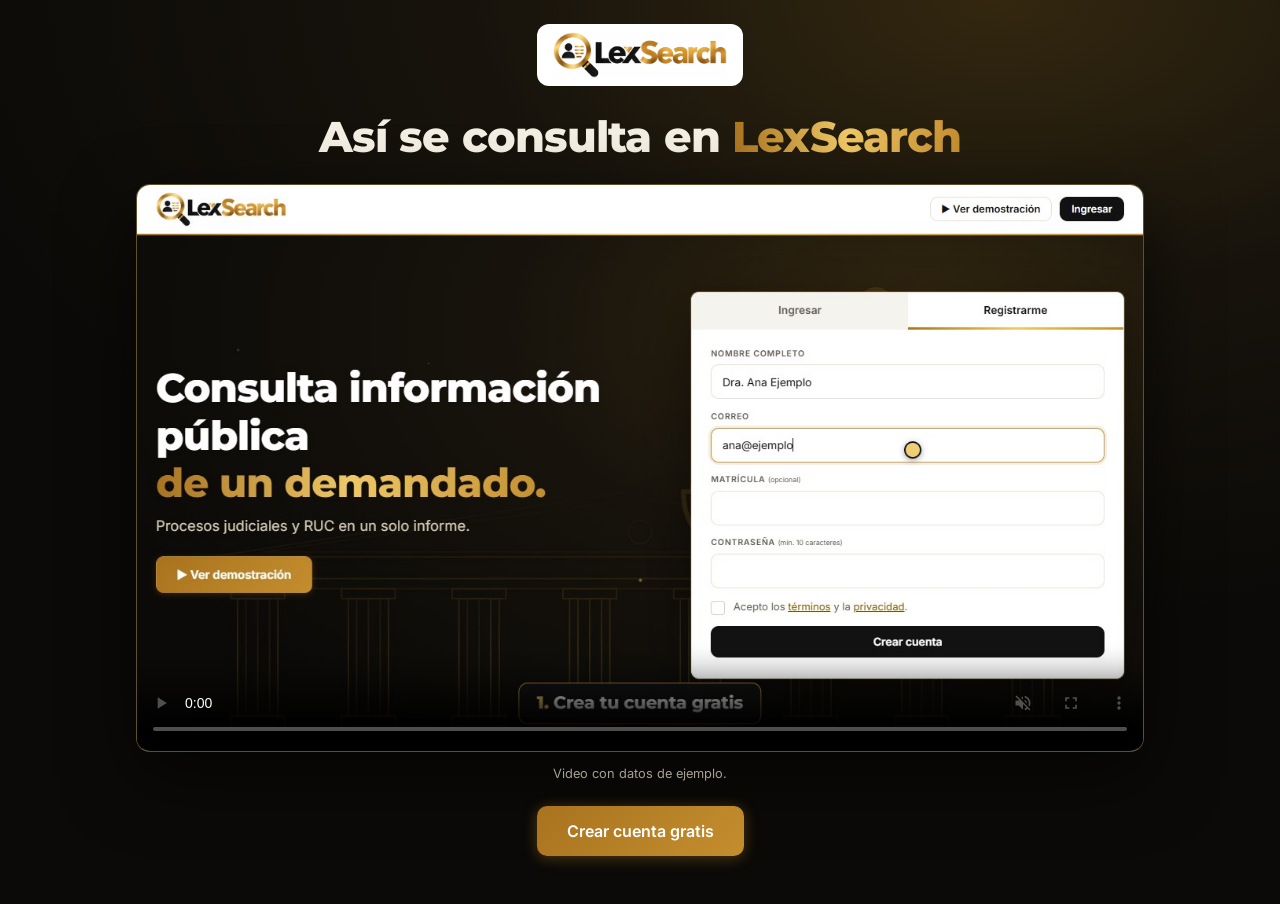
==== commit d47cf654: "LexSearch: la demostración ahora es solo el video Co-Authored-By: Claude Sonnet 5.5 <noreply@anthrop" ====
--- a/index.html
+++ b/index.html
@@ -1,350 +1,26 @@
 <!doctype html>
-<html lang="es" data-estatico="true">
+<html lang="es">
 <head>
   <meta charset="utf-8">
-  <meta name="robots" content="noindex, nofollow">
   <meta name="viewport" content="width=device-width, initial-scale=1">
   <title>LexSearch · Demostración</title>
-  <meta name="description" content="Consulta de información pública sobre demandados para abogados del Ecuador: procesos judiciales y RUC, con guía de oficios al juez.">
-  <meta name="theme-color" content="#ffffff">
+  <meta name="description" content="Video de demostración: cómo consultar información pública de un demandado en LexSearch.">
+  <meta name="theme-color" content="#0b0a08">
   <link rel="icon" type="image/png" href="img/favicon.png">
   <link rel="apple-touch-icon" href="img/apple-touch-icon.png">
-  <link rel="preload" href="fonts/montserrat-latin-800-normal.woff2" as="font" type="font/woff2" crossorigin>
-  <link rel="stylesheet" href="styles.css">
+  <link rel="stylesheet" href="demo.css">
 </head>
 <body>
-  <div id="cinta-demo" class="cinta-demo oculto" role="status">
-    <span class="cinta-etq">Versión de demostración</span>
-    <span>Todos los datos son ficticios y no se consulta a ninguna persona real.</span>
-    <a id="cinta-real" href="#" rel="noopener">Ir a la plataforma real →</a>
-  </div>
-  <header class="nav">
-    <div class="nav-in">
-      <a class="marca" href="./" aria-label="LexSearch, inicio">
-        <img src="img/lexsearch-logo.webp" alt="LexSearch" width="166" height="44">
-      </a>
-      <nav id="nav-links" class="nav-links" aria-label="Secciones">
-        <a href="#como-funciona">Cómo funciona</a>
-        <a href="#transparencia">Transparencia</a>
-        <a href="#fuentes">Fuentes oficiales</a>
-        <a href="#preguntas">Preguntas frecuentes</a>
-      </nav>
-      <div id="nav-acciones" class="nav-acciones">
-        <a class="btn btn-ghost btn-chico" href="#acceso">Iniciar sesión</a>
-        <button id="btn-demo-nav" class="btn btn-primario btn-chico oculto" type="button">Ver demostración</button>
-      </div>
-      <div id="sesion" class="sesion oculto">
-        <span id="sesion-nombre" class="sesion-nombre"></span>
-        <span id="sesion-cupo" class="cupo"></span>
-        <button id="btn-admin" class="btn btn-ghost btn-chico oculto" type="button">Administración</button>
-        <button id="btn-historial" class="btn btn-ghost btn-chico" type="button">Historial</button>
-        <button id="btn-salir" class="btn btn-ghost btn-chico" type="button">Salir</button>
-      </div>
+  <main>
+    <a class="logo" href="https://lexsearch-ecuador.web.app" aria-label="Ir a LexSearch">
+      <img src="img/lexsearch-logo.webp" alt="LexSearch" width="190" height="50">
+    </a>
+    <h1>Así se consulta en <span>LexSearch</span></h1>
+    <div class="marco">
+      <video src="lexsearch-demo.mp4" poster="poster.jpg" controls autoplay muted loop playsinline preload="metadata"></video>
     </div>
-  </header>
-
-  <!-- ===================== PORTADA ===================== -->
-  <main id="vista-acceso" class="oculto">
-
-    <!-- HÉROE -->
-    <section class="hero-oscuro">
-      <div class="hero-fondo" aria-hidden="true">
-        <svg class="balanza" viewBox="0 0 200 220" fill="none" stroke="currentColor" stroke-width="2.4" stroke-linecap="round" stroke-linejoin="round">
-          <circle cx="100" cy="20" r="8"/>
-          <line x1="100" y1="28" x2="100" y2="192"/>
-          <path d="M66 204h68M78 192h44"/>
-          <g>
-            <animateTransform attributeName="transform" type="rotate" values="-4 100 52;4 100 52;-4 100 52" keyTimes="0;.5;1" calcMode="spline" keySplines=".45 0 .55 1;.45 0 .55 1" dur="7s" repeatCount="indefinite"/>
-            <line x1="26" y1="52" x2="174" y2="52"/>
-            <circle cx="100" cy="52" r="5"/>
-            <g>
-              <animateTransform attributeName="transform" type="rotate" values="4 26 52;-4 26 52;4 26 52" keyTimes="0;.5;1" calcMode="spline" keySplines=".45 0 .55 1;.45 0 .55 1" dur="7s" repeatCount="indefinite"/>
-              <path d="M26 52L6 118M26 52L46 118"/>
-              <path d="M2 118h48c0 18-11 28-24 28S2 136 2 118z"/>
-            </g>
-            <g>
-              <animateTransform attributeName="transform" type="rotate" values="4 174 52;-4 174 52;4 174 52" keyTimes="0;.5;1" calcMode="spline" keySplines=".45 0 .55 1;.45 0 .55 1" dur="7s" repeatCount="indefinite"/>
-              <path d="M174 52L154 118M174 52L194 118"/>
-              <path d="M150 118h48c0 18-11 28-24 28s-24-10-24-28z"/>
-            </g>
-          </g>
-        </svg>
-        <span class="polvo p1"></span><span class="polvo p2"></span><span class="polvo p3"></span><span class="polvo p4"></span><span class="polvo p5"></span>
-        <div class="fachada"></div>
-      </div>
-
-      <div class="contenedor hero">
-        <div class="hero-texto">
-          <span class="insignia">Para abogados del Ecuador</span>
-          <h1>Antes de demandar,<br><span class="oro">conoce al demandado.</span></h1>
-          <p class="lead">Reúne en un solo informe la información <strong>pública</strong> de una persona: procesos judiciales como actor o demandado, registro en el SRI y sus establecimientos. Y te indica qué datos son reservados y cómo pedirlos al juez mediante oficio.</p>
-          <div class="cta-fila">
-            <button id="btn-demo" class="btn btn-oro btn-grande oculto" type="button">Ver demostración →</button>
-            <a class="btn btn-contorno btn-grande" href="#como-funciona">Cómo funciona</a>
-          </div>
-          <p id="err-demo" class="error oculto" role="alert"></p>
-          <ul class="garantias">
-            <li>Solo fuentes oficiales y de acceso público</li>
-            <li>Diseñado para profesionales del derecho</li>
-            <li>Cada consulta queda registrada con su finalidad</li>
-          </ul>
-        </div>
-
-        <div id="acceso" class="acceso-card">
-          <div class="pestanas" role="tablist">
-            <button id="tab-login" class="pestana activa" type="button" role="tab">Ingresar</button>
-            <button id="tab-registro" class="pestana" type="button" role="tab">Registrarme</button>
-          </div>
-
-          <form id="form-login" autocomplete="on">
-            <label>Correo electrónico <input name="email" type="email" required autocomplete="email" placeholder="abogado@estudio.ec"></label>
-            <label>Contraseña <input name="password" type="password" required autocomplete="current-password"></label>
-            <p id="err-login" class="error oculto" role="alert"></p>
-            <button class="btn btn-primario" type="submit">Ingresar a la plataforma</button>
-          </form>
-
-          <form id="form-registro" class="oculto" autocomplete="on">
-            <label>Nombre completo <input name="nombre" required autocomplete="name"></label>
-            <label>Correo electrónico <input name="email" type="email" required autocomplete="email"></label>
-            <label>N.º de matrícula del Foro de Abogados <small>(opcional)</small> <input name="matricula" placeholder="17-2015-123"></label>
-            <label>Contraseña (mínimo 10 caracteres) <input name="password" type="password" minlength="10" required autocomplete="new-password"></label>
-            <label class="check">
-              <input name="aceptaTerminos" type="checkbox" required>
-              <span>Declaro que soy profesional del derecho y acepto los <a href="legal.html#terminos" target="_blank" rel="noopener">términos de uso</a> y la <a href="legal.html#privacidad" target="_blank" rel="noopener">política de privacidad</a>.</span>
-            </label>
-            <p id="err-registro" class="error oculto" role="alert"></p>
-            <button class="btn btn-primario" type="submit">Crear cuenta gratis</button>
-          </form>
-        </div>
-      </div>
-    </section>
-
-    <!-- CIFRAS (datos reales del sistema) -->
-    <section class="banda-cifras" aria-label="LexSearch en cifras">
-      <div class="contenedor cifras-fila">
-        <div><b data-cuenta="2">0</b><span>Fuentes oficiales integradas</span></div>
-        <div><b data-cuenta="8">0</b><span>Guías de consulta directa</span></div>
-        <div><b data-cuenta="6">0</b><span>Entidades a oficiar al juez</span></div>
-        <div><b data-cuenta="0">0</b><span>Resultados almacenados</span></div>
-      </div>
-    </section>
-
-    <!-- Vista previa (datos ficticios) -->
-    <section class="seccion crema" aria-labelledby="t-preview">
-      <div class="contenedor">
-        <p class="sobretitulo">Vista previa del informe</p>
-        <h2 id="t-preview" class="titulo-seccion">Un informe claro, listo para tu expediente</h2>
-        <p class="sub-seccion">Así se presenta el resultado de una consulta. Los datos de este ejemplo son ficticios.</p>
-        <div class="vista" aria-hidden="true">
-          <div class="vista-barra"><span>INFORME DE INFORMACIÓN PÚBLICA</span><span class="sello-demo">Datos ficticios de ejemplo</span></div>
-          <div class="vista-cuerpo">
-            <div class="vista-persona">
-              <span class="monograma">RE</span>
-              <div><b>ROBERTO ANDRÉS EJEMPLO DEMOSTRACIÓN</b><span class="mono">C.I. 0999999999 · RUC 0999999999001</span></div>
-            </div>
-            <div class="cifras">
-              <div class="cifra"><b>4</b><span>Procesos</span></div>
-              <div class="cifra dem"><b>3</b><span>Como demandado</span></div>
-              <div class="cifra act"><b>1</b><span>Como actor</span></div>
-              <div class="cifra ali"><b>1</b><span>Alimentos</span></div>
-            </div>
-            <div class="fila-vista"><span class="mono">09209-2026-00412</span><span>Pensión alimenticia · Niñez y Adolescencia</span><span class="chip demandado">Demandado</span></div>
-            <div class="fila-vista"><span class="mono">09209-2024-01877</span><span>Pago de haberes laborales · Trabajo</span><span class="chip demandado">Demandado</span></div>
-            <div class="fila-vista"><span class="mono">09332-2023-03120</span><span>Cobro de dinero · Civil</span><span class="chip actor">Actor</span></div>
-          </div>
-        </div>
-      </div>
-    </section>
-
-    <section id="como-funciona" class="seccion">
-      <div class="contenedor">
-        <p class="sobretitulo">Metodología</p>
-        <h2 class="titulo-seccion">Cómo funciona LexSearch</h2>
-        <p class="sub-seccion">Tres pasos, siempre con una finalidad profesional declarada.</p>
-        <ol class="pasos">
-          <li>
-            <span class="icono"><svg viewBox="0 0 48 48" fill="none" stroke="currentColor" stroke-width="2.4" stroke-linecap="round" stroke-linejoin="round"><circle cx="21" cy="21" r="12"/><path d="M30 30l11 11"/><path d="M16 21h10M21 16v10" opacity=".6"/></svg></span>
-            <span class="num">1</span><h3>Ingresas el dato</h3><p>Cédula, RUC o nombres y apellidos, y declaras la finalidad profesional de la consulta.</p>
-          </li>
-          <li>
-            <span class="icono"><svg viewBox="0 0 48 48" fill="none" stroke="currentColor" stroke-width="2.4" stroke-linecap="round" stroke-linejoin="round"><path d="M6 20L24 8l18 12z"/><path d="M10 20v16M19 20v16M29 20v16M38 20v16"/><path d="M6 40h36M4 44h40"/></svg></span>
-            <span class="num">2</span><h3>Consultamos fuentes oficiales</h3><p>Procesos judiciales del Consejo de la Judicatura y catastro público de RUC del SRI, en tiempo real.</p>
-          </li>
-          <li>
-            <span class="icono"><svg viewBox="0 0 48 48" fill="none" stroke="currentColor" stroke-width="2.4" stroke-linecap="round" stroke-linejoin="round"><path d="M12 5h17l9 9v29H12z"/><path d="M29 5v9h9"/><path d="M18 24h14M18 30h14M18 36h8"/></svg></span>
-            <span class="num">3</span><h3>Recibes el informe</h3><p>Resumen, detalle de procesos, fuentes complementarias y la lista de oficios que puedes pedir al juez. Imprimible en PDF.</p>
-          </li>
-        </ol>
-      </div>
-    </section>
-
-    <!-- Banda de imagen -->
-    <section class="banda-imagen" aria-label="Lema">
-      <div class="banda-fondo" aria-hidden="true"></div>
-      <div class="contenedor banda-texto">
-        <img class="banda-mazo" src="img/mazo.svg" alt="" width="120" height="100">
-        <p class="cita">Información pública, <span class="oro">criterio profesional.</span></p>
-        <p class="cita-sub">LexSearch reúne lo que ya es público para que tú te concentres en lo que importa: tu estrategia procesal.</p>
-      </div>
-    </section>
-
-    <section id="fuentes" class="seccion crema">
-      <div class="contenedor">
-        <p class="sobretitulo">Fuentes</p>
-        <h2 class="titulo-seccion">De dónde sale la información</h2>
-        <p class="sub-seccion">Solo registros de acceso público. LexSearch no almacena los resultados de tus consultas.</p>
-        <ol class="pasos">
-          <li><h3>Consejo de la Judicatura</h3><p>Consulta pública de procesos judiciales: número de proceso, materia, judicatura, partes y rol (actor o demandado).</p></li>
-          <li><h3>Servicio de Rentas Internas</h3><p>Catastro público de RUC: estado, actividad económica, régimen y establecimientos. No incluye facturación ni declaraciones.</p></li>
-          <li><h3>Guía de consulta directa</h3><p>Enlaces y pasos para consultar compañías, vehículos, contratación pública, transparencia y registros de la propiedad.</p></li>
-        </ol>
-      </div>
-    </section>
-
-    <section id="transparencia" class="seccion oscura">
-      <div class="seccion-fondo" aria-hidden="true"></div>
-      <div class="contenedor">
-        <p class="sobretitulo">Cumplimiento ético y legal</p>
-        <h2 class="titulo-seccion">Transparencia: lo que sí y lo que no</h2>
-        <p class="sub-seccion">Respetamos la reserva legal de la información. Para lo que no es público, te orientamos a pedirlo al juez.</p>
-        <div class="dos-col">
-          <div class="caja si">
-            <h3>Lo que sí consultamos</h3>
-            <ul>
-              <li>Procesos judiciales como actor o demandado</li>
-              <li>RUC, actividad económica y establecimientos</li>
-              <li>Guía de fuentes de consulta directa: compañías, vehículos, propiedades, contratación pública</li>
-            </ul>
-            <p>Información de acceso público.</p>
-          </div>
-          <div class="caja no">
-            <h3>Lo que no consultamos</h3>
-            <ul>
-              <li>Cuentas bancarias y buró de crédito</li>
-              <li>Declaraciones tributarias y facturación</li>
-              <li>IESS, antecedentes penales y denuncias</li>
-            </ul>
-            <p>Información reservada: te indicamos a quién y cómo pedirla al juez por oficio.</p>
-          </div>
-        </div>
-      </div>
-    </section>
-
-    <section id="preguntas" class="seccion crema">
-      <div class="contenedor">
-        <p class="sobretitulo">Resolución de dudas</p>
-        <h2 class="titulo-seccion">Preguntas frecuentes</h2>
-        <div class="faq">
-          <details><summary>¿Es legal usar esta herramienta?</summary><p>Consulta únicamente fuentes de acceso público y está pensada para profesionales del derecho, con una finalidad legítima declarada en cada consulta, aplicando los principios de finalidad, minimización y seguridad de la Ley Orgánica de Protección de Datos Personales. Lee los <a href="legal.html#terminos">términos</a> y la <a href="legal.html#privacidad">política de privacidad</a>.</p></details>
-          <details><summary>¿Guardan los datos de las personas que consulto?</summary><p>No se guardan los resultados. El registro de uso conserva solo el dato consultado enmascarado, la fecha y la finalidad, durante 365 días.</p></details>
-          <details><summary>¿Por qué no muestra cuentas bancarias o ingresos?</summary><p>Son datos protegidos por reserva legal (bancaria y tributaria). Solo un juez puede ordenar su entrega; el informe te muestra a qué entidades oficiar.</p></details>
-          <details><summary>¿Qué pasa si busco por nombre?</summary><p>Pueden aparecer homónimos. Verifica la identidad con la cédula antes de usar los datos en un proceso.</p></details>
-          <details><summary>¿Puedo ver cómo es antes de registrarme?</summary><p>Sí. La demostración usa una cuenta ficticia con datos inventados, sin consultar a ninguna persona real.</p></details>
-        </div>
-      </div>
-    </section>
-
-    <section class="cierre">
-      <div class="contenedor">
-        <h2>Empieza con tu próxima consulta</h2>
-        <p>Crea tu cuenta en un minuto y genera tu primer informe.</p>
-        <div class="cta-fila centrado">
-          <a class="btn btn-oro btn-grande" href="#acceso" id="cta-registro">Crear cuenta gratis</a>
-        </div>
-      </div>
-    </section>
+    <p class="nota">Video con datos de ejemplo.</p>
+    <a class="boton" href="https://lexsearch-ecuador.web.app">Crear cuenta gratis</a>
   </main>
-
-  <!-- ===================== APLICACIÓN ===================== -->
-  <main id="vista-app" class="app oculto">
-    <div id="banner-demo" class="banner-demo oculto" role="status">
-      <div><b>Modo demostración.</b> Todos los datos de esta cuenta y de los informes son <b>ficticios</b>; no se consulta a ninguna persona real.</div>
-      <button id="btn-crear-real" class="btn btn-ghost btn-chico" type="button">Crear mi cuenta</button>
-    </div>
-
-    <div class="cab-pagina">
-      <h1>Consulta de información pública</h1>
-      <p>Procesos judiciales (Consejo de la Judicatura) y registro de RUC (SRI), con la guía de oficios que puedes solicitar al juez.</p>
-    </div>
-
-    <form id="form-consulta" class="omni">
-      <div class="omni-barra">
-        <label>Buscar por
-          <select id="tipo" name="tipo">
-            <option value="cedula">Cédula / RUC</option>
-            <option value="nombre">Nombres y apellidos</option>
-          </select>
-        </label>
-        <label><span id="etq-valor">Número de cédula o RUC</span>
-          <input id="valor" name="valor" required autocomplete="off" inputmode="numeric" maxlength="80" placeholder="Ej.: 1700000000">
-        </label>
-        <button id="btn-consultar" class="btn btn-oro" type="submit">Consultar</button>
-      </div>
-      <div class="omni-extra">
-        <label>Finalidad de la consulta
-          <select id="finalidad" name="finalidad" required></select>
-        </label>
-        <label>N.º de causa (opcional)
-          <input name="causa" maxlength="40" autocomplete="off" placeholder="Si ya existe">
-        </label>
-      </div>
-      <label class="check">
-        <input id="confirma" name="confirmaFinalidad" type="checkbox" required>
-        <span>Declaro que consulto esta información con fines legítimos de ejercicio profesional y que no la usaré para acoso, discriminación ni otro fin ajeno al proceso.</span>
-      </label>
-      <p id="err-consulta" class="error oculto" role="alert"></p>
-      <div id="estado" class="estado oculto" role="status"></div>
-    </form>
-
-    <div id="resultado" class="informe oculto"></div>
-
-    <section id="panel-admin" class="card historial-card oculto">
-      <div class="admin-cab">
-        <h2>Panel de administración</h2>
-        <div class="pestanas-admin" role="tablist">
-          <button type="button" data-tab="resumen" class="activa">Resumen</button>
-          <button type="button" data-tab="usuarios">Usuarios</button>
-          <button type="button" data-tab="auditoria">Auditoría</button>
-        </div>
-      </div>
-      <div id="admin-contenido"></div>
-    </section>
-
-    <section id="panel-historial" class="card historial-card oculto">
-      <h2>Tus últimas consultas</h2>
-      <p class="nota">Por privacidad, el registro guarda el dato consultado solo de forma enmascarada.</p>
-      <div id="tabla-historial" class="tabla-wrap"></div>
-    </section>
-  </main>
-
-  <div id="publicidad-envoltura" class="publicidad-envoltura oculto">
-    <div id="publicidad" class="publicidad"></div>
-  </div>
-
-  <footer class="pie">
-    <div class="pie-in">
-      <div>
-        <span class="logo-pie"><img src="img/lexsearch-logo.webp" alt="LexSearch" width="128" height="34"></span>
-        <p>Herramienta de consulta de información pública para abogados del Ecuador. No sustituye la certificación oficial ni el criterio profesional.</p>
-      </div>
-      <div>
-        <h4>Fuentes</h4>
-        <ul>
-          <li>Consejo de la Judicatura</li>
-          <li>Servicio de Rentas Internas</li>
-        </ul>
-      </div>
-      <div>
-        <h4>Aviso legal</h4>
-        <p>LexSearch consulta únicamente fuentes públicas. La información puede contener errores, homónimos o estar desactualizada; verifícala en la fuente antes de usarla. Su uso indebido es responsabilidad exclusiva del usuario.</p>
-      </div>
-    </div>
-    <div class="pie-base">
-      <span>© 2026 LexSearch. Todos los derechos reservados.</span>
-      <a href="legal.html">Términos de uso y política de privacidad</a>
-    </div>
-  </footer>
-
-  <script src="app.js" type="module"></script>
 </body>
 </html>
--- a/demo.css
+++ b/demo.css
@@ -0,0 +1,15 @@
+@font-face { font-family: Montserrat; font-weight: 800; font-display: swap; src: url("fonts/montserrat-latin-800-normal.woff2") format("woff2"); }
+@font-face { font-family: Inter; font-weight: 400; font-display: swap; src: url("fonts/inter-latin-400-normal.woff2") format("woff2"); }
+@font-face { font-family: Inter; font-weight: 600; font-display: swap; src: url("fonts/inter-latin-600-normal.woff2") format("woff2"); }
+* { box-sizing: border-box; }
+body { margin: 0; min-height: 100vh; background: radial-gradient(1100px 620px at 78% 0%, #33270f 0%, #17130c 48%, #0b0a08 100%); color: #f4efe3; font: 400 16px/1.5 Inter, system-ui, sans-serif; }
+main { max-width: 1040px; margin: 0 auto; padding: 1.5rem 1rem 3rem; display: flex; flex-direction: column; align-items: center; text-align: center; }
+.logo { background: #fff; border-radius: 12px; padding: 8px 16px; display: inline-block; margin-bottom: 1.6rem; }
+.logo img { display: block; height: 46px; width: auto; }
+h1 { font: 800 clamp(1.7rem, 4.4vw, 2.7rem)/1.15 Montserrat, system-ui, sans-serif; letter-spacing: -.02em; margin: 0 0 1.4rem; }
+h1 span { background: linear-gradient(90deg, #a9731f, #f0c866 50%, #c48e2e); -webkit-background-clip: text; background-clip: text; color: transparent; }
+.marco { width: 100%; border: 1px solid rgba(240, 200, 102, .4); border-radius: 14px; overflow: hidden; box-shadow: 0 24px 70px rgba(0, 0, 0, .6); background: #000; }
+video { display: block; width: 100%; height: auto; aspect-ratio: 16 / 9; }
+.nota { color: #a8a191; font-size: .8rem; margin: .8rem 0 1.4rem; }
+.boton { display: inline-block; background: linear-gradient(135deg, #a9731f, #c48e2e); color: #fff; font: 600 1rem Inter, sans-serif; text-decoration: none; padding: 15px 30px; border-radius: 10px; box-shadow: 0 2px 14px rgba(169, 115, 31, .45); }
+.boton:hover { filter: brightness(1.08); }
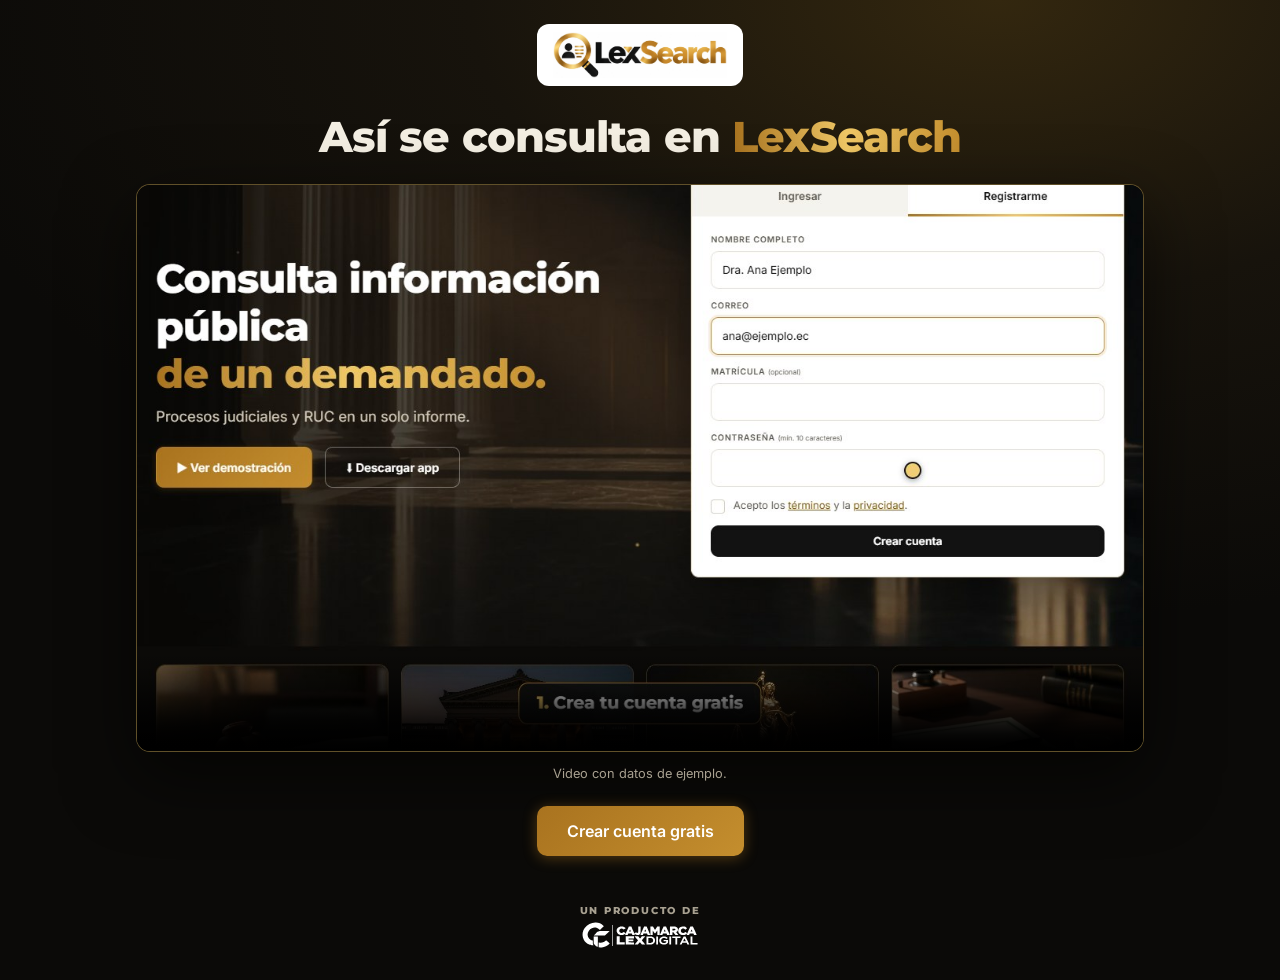
==== commit d16dc241: "LexSearch demo: video con la nueva interfaz Co-Authored-By: Claude Sonnet 5.5 <noreply@anthropic.com" ====
--- a/index.html
+++ b/index.html
@@ -22,5 +22,9 @@
     <p class="nota">Video con datos de ejemplo.</p>
     <a class="boton" href="https://lexsearch-ecuador.web.app">Crear cuenta gratis</a>
   </main>
+  <footer class="marca-matriz">
+    <span>Un producto de</span>
+    <img src="img/logo-cajamarca-lex-digital-blanco.svg" alt="Cajamarca Lex Digital" width="117" height="26">
+  </footer>
 </body>
 </html>
--- a/demo.css
+++ b/demo.css
@@ -13,3 +13,6 @@
 .nota { color: #a8a191; font-size: .8rem; margin: .8rem 0 1.4rem; }
 .boton { display: inline-block; background: linear-gradient(135deg, #a9731f, #c48e2e); color: #fff; font: 600 1rem Inter, sans-serif; text-decoration: none; padding: 15px 30px; border-radius: 10px; box-shadow: 0 2px 14px rgba(169, 115, 31, .45); }
 .boton:hover { filter: brightness(1.08); }
+.marca-matriz { display: flex; flex-direction: column; align-items: center; gap: .35rem; padding: 0 1rem 2rem; }
+.marca-matriz span { font: 600 .62rem Montserrat, system-ui, sans-serif; letter-spacing: .18em; text-transform: uppercase; color: #a8a191; }
+.marca-matriz img { display: block; height: 26px; width: auto; }
